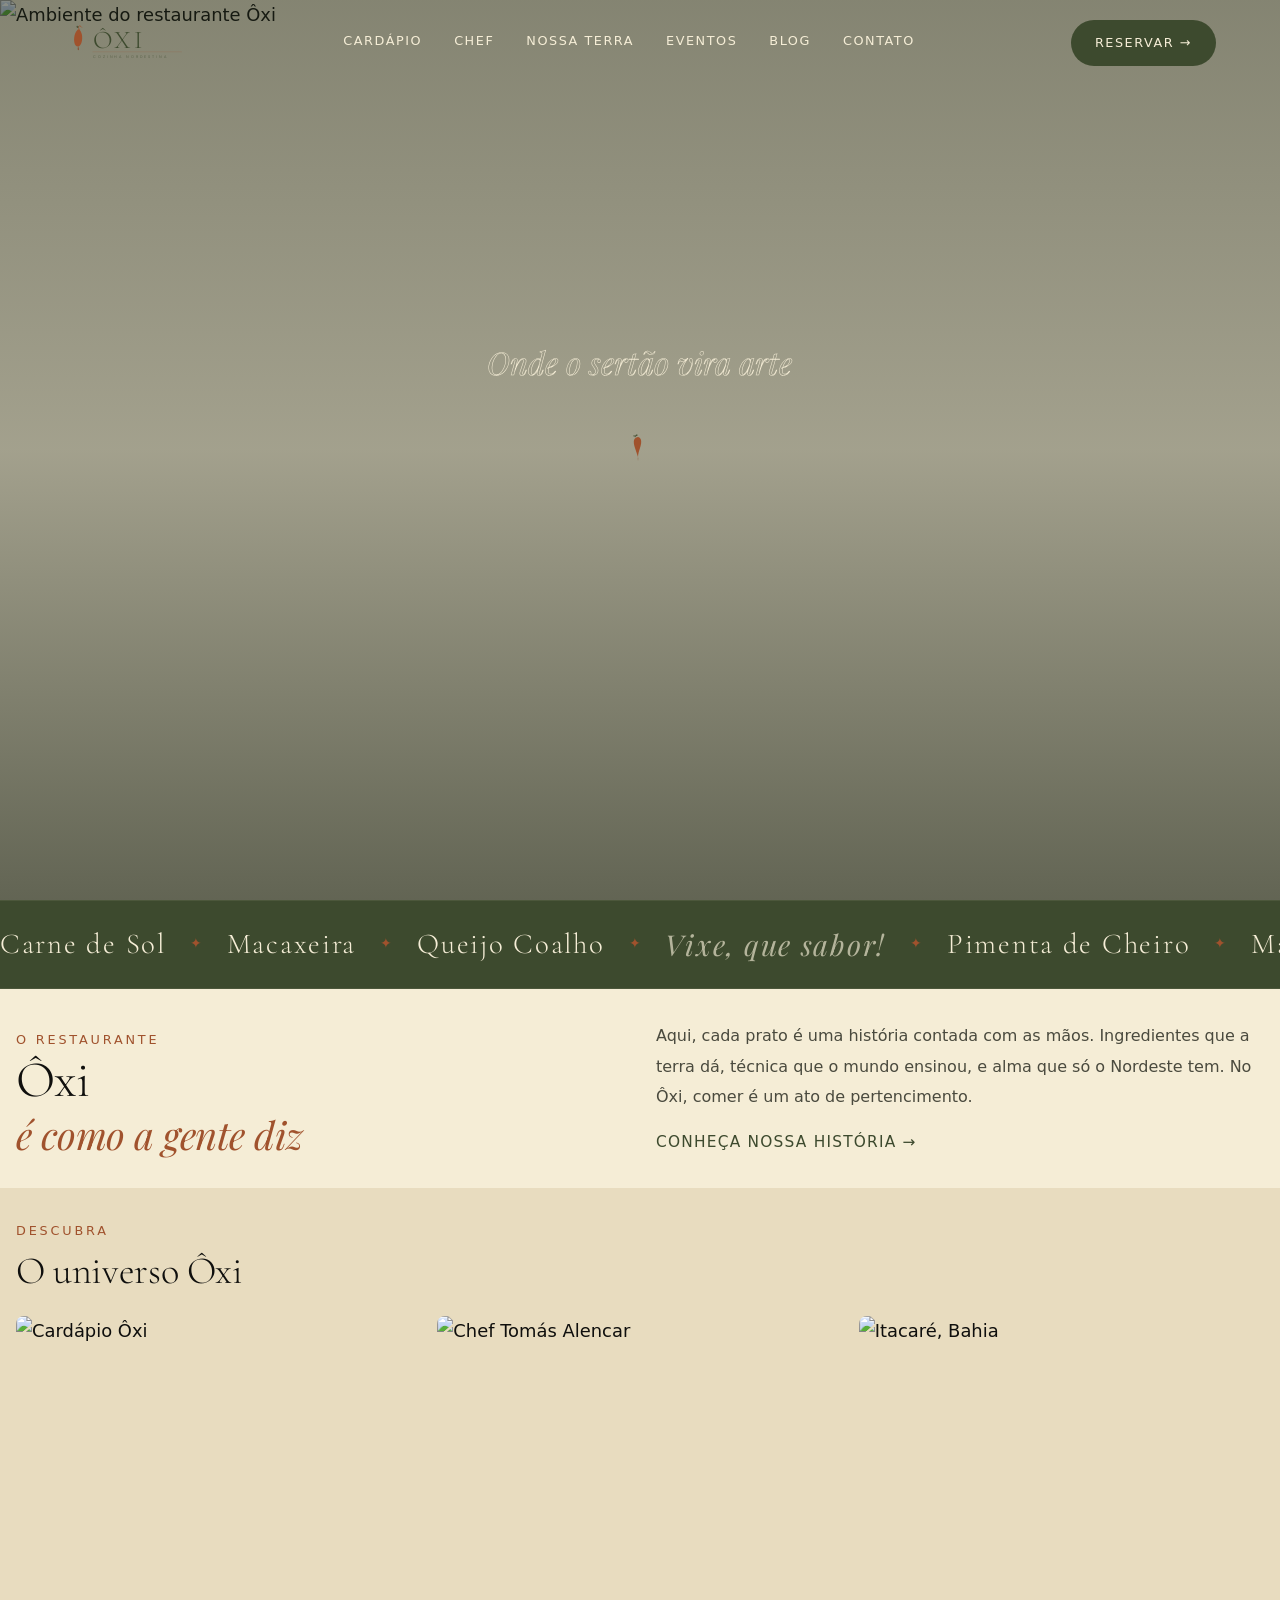
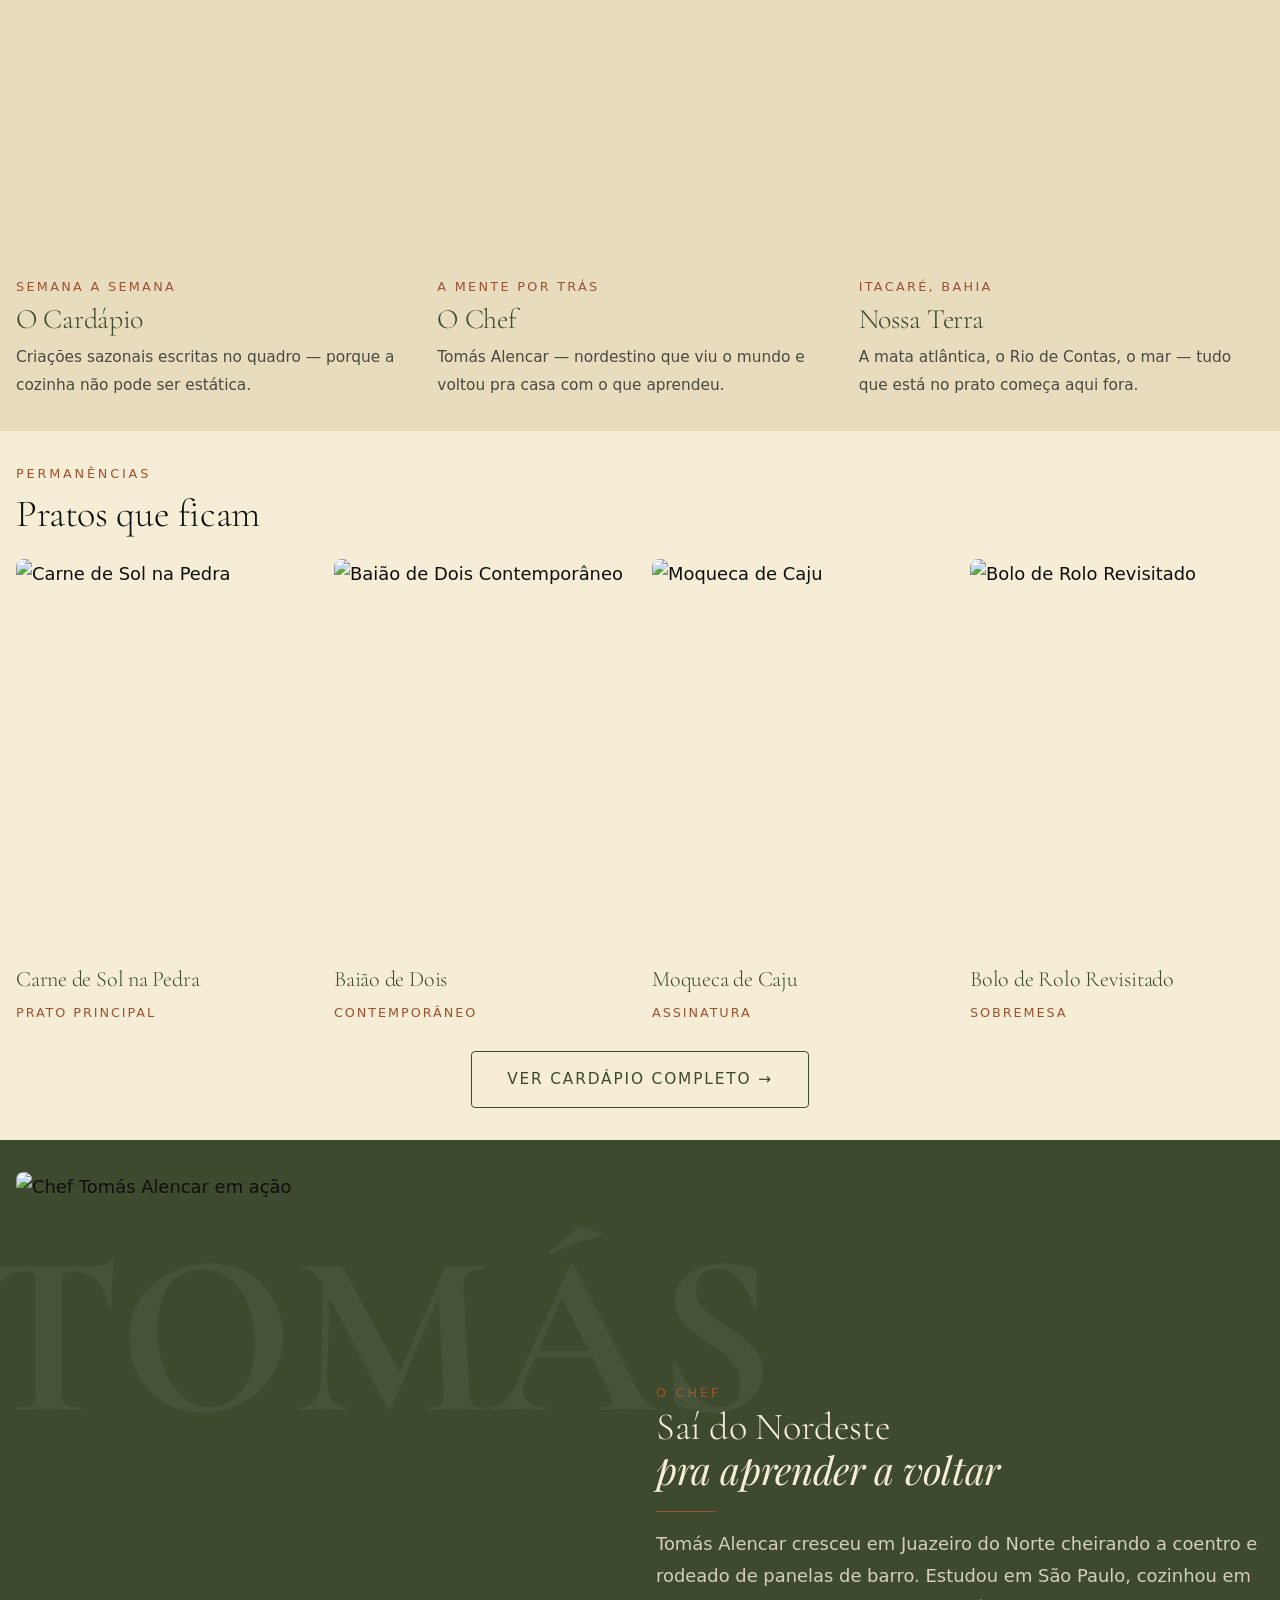
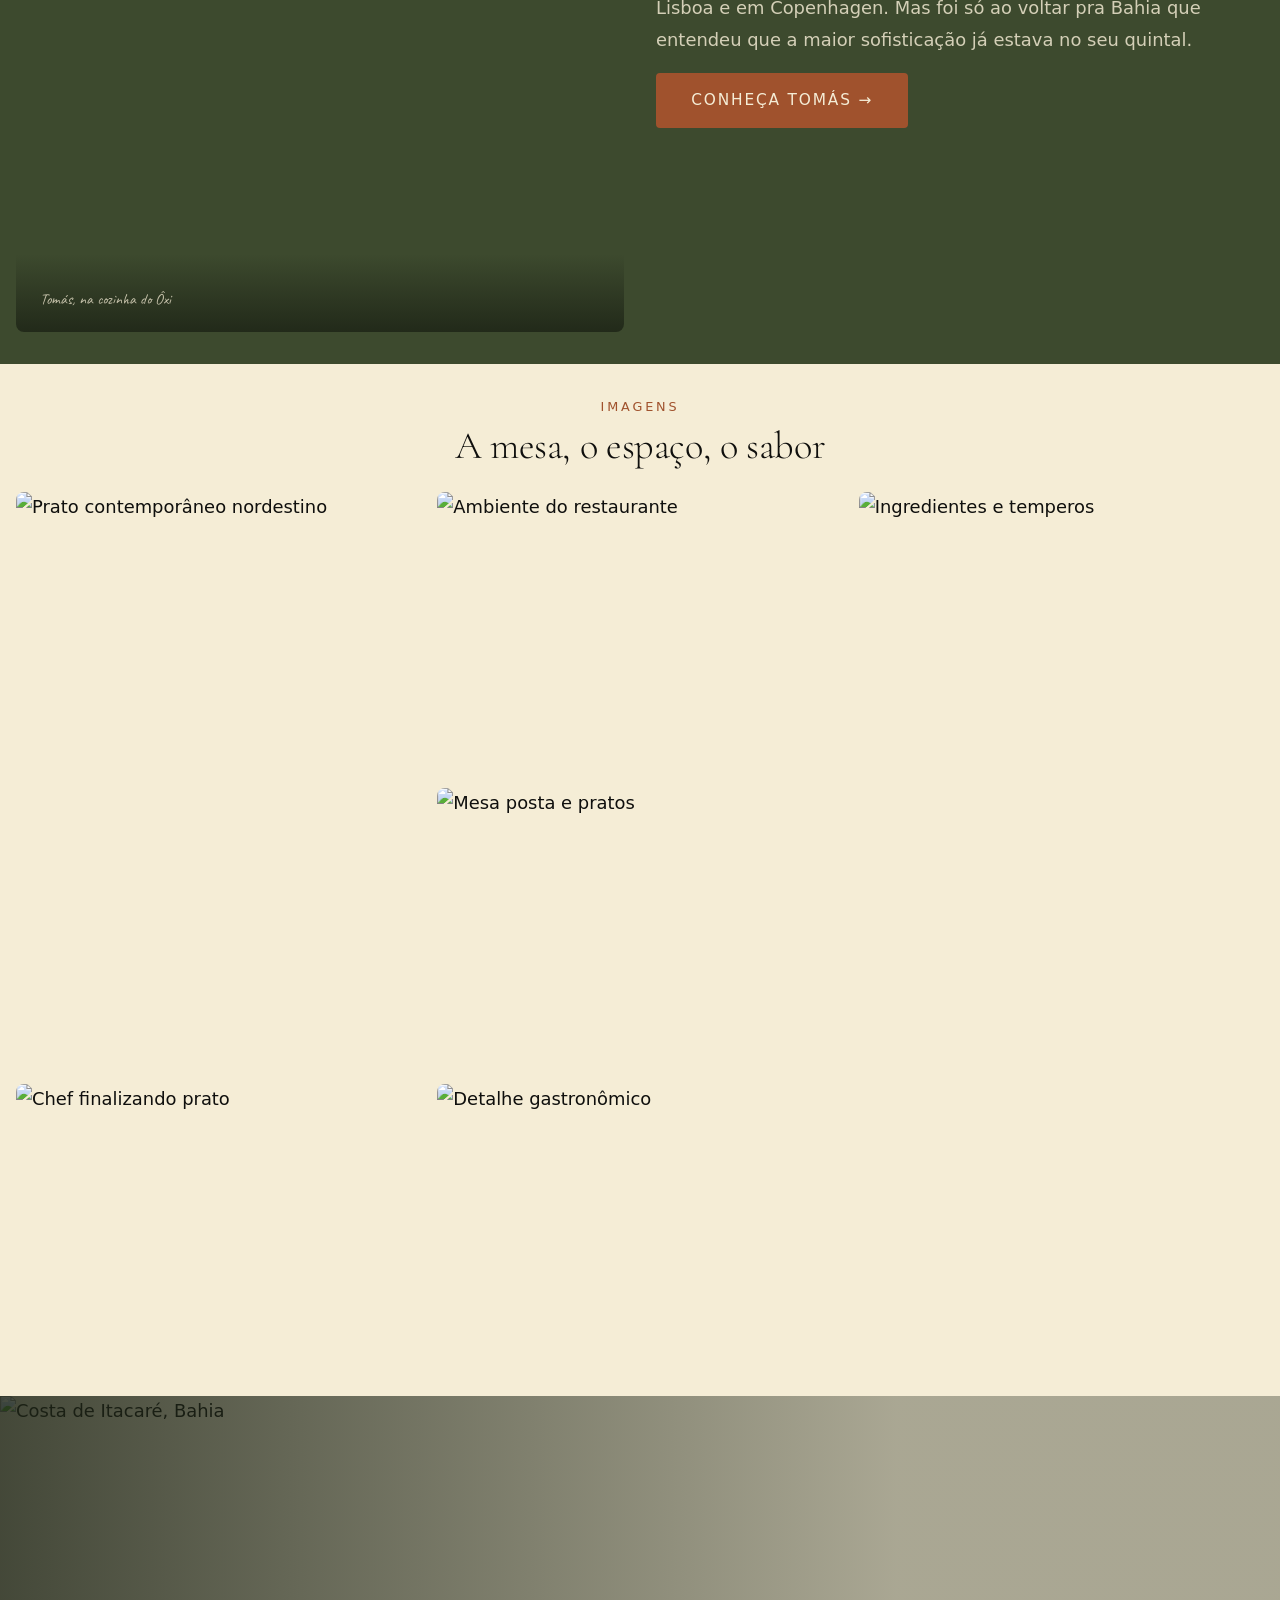
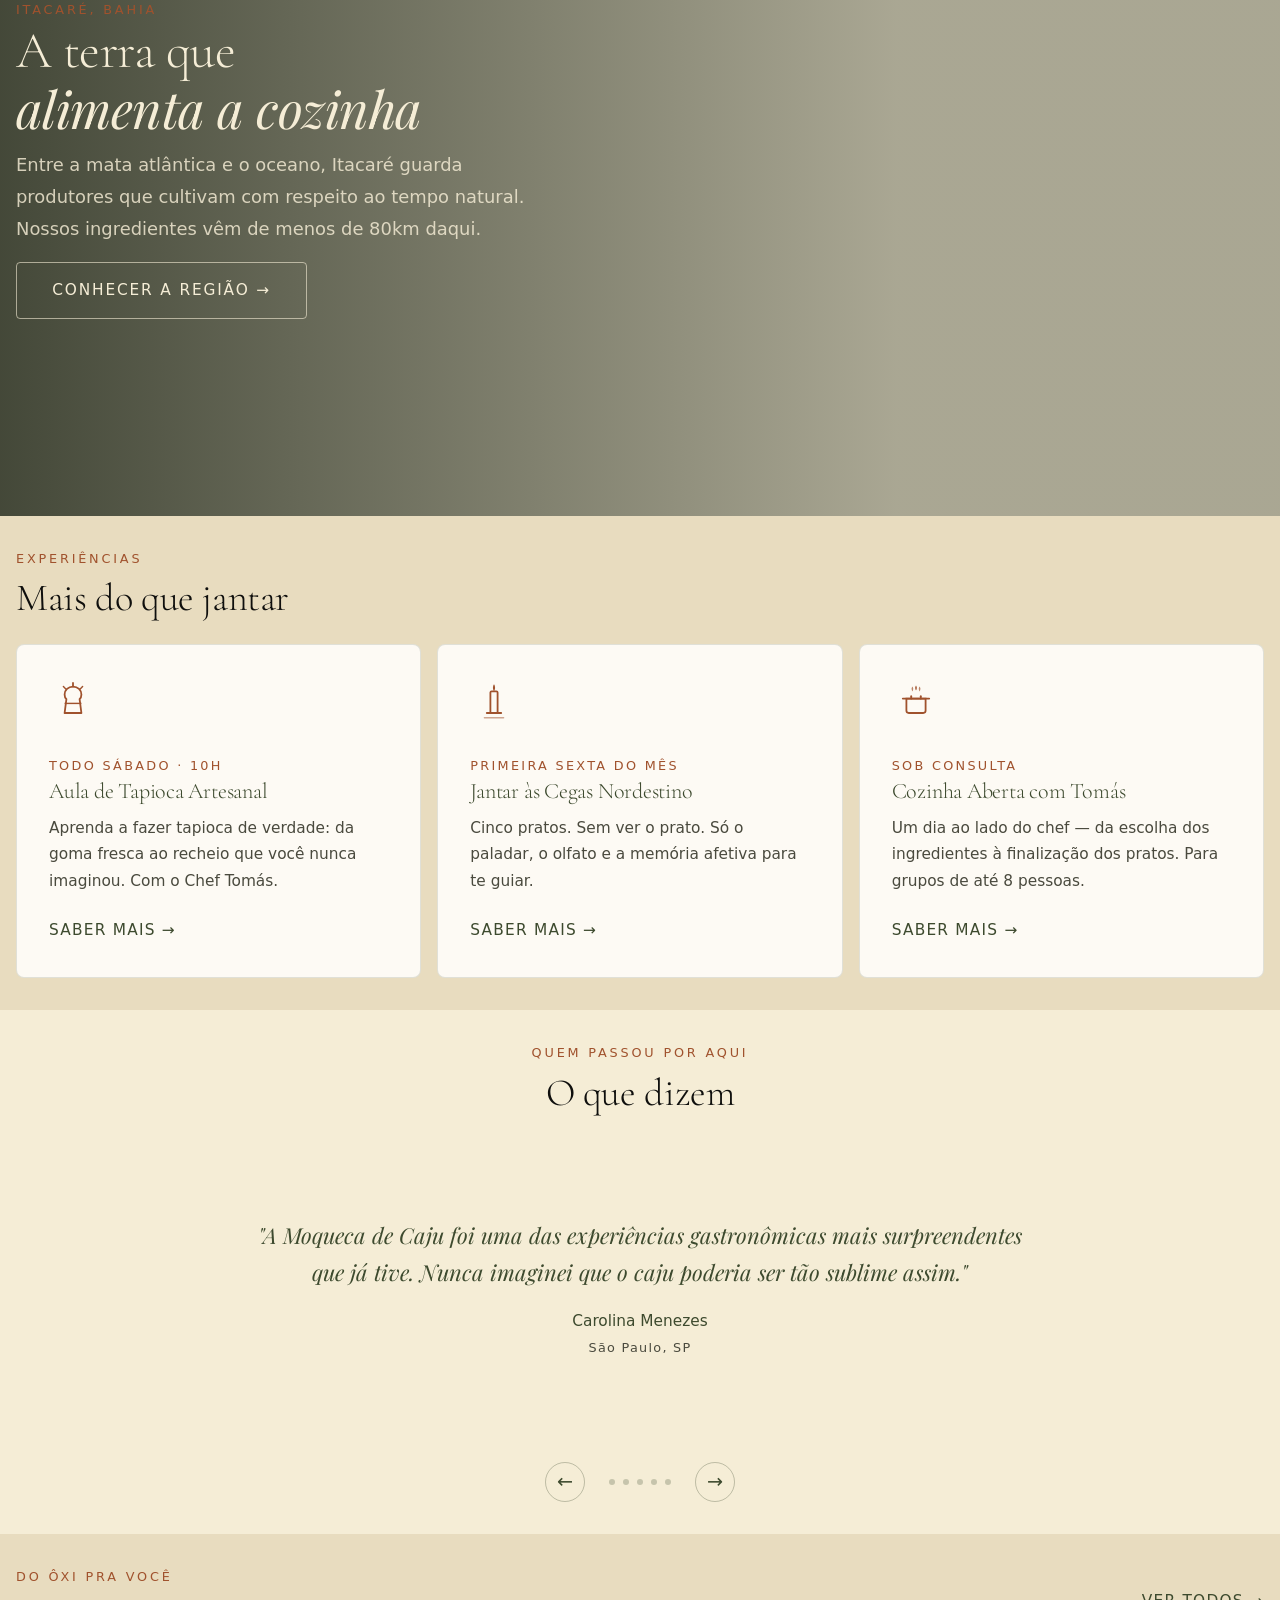
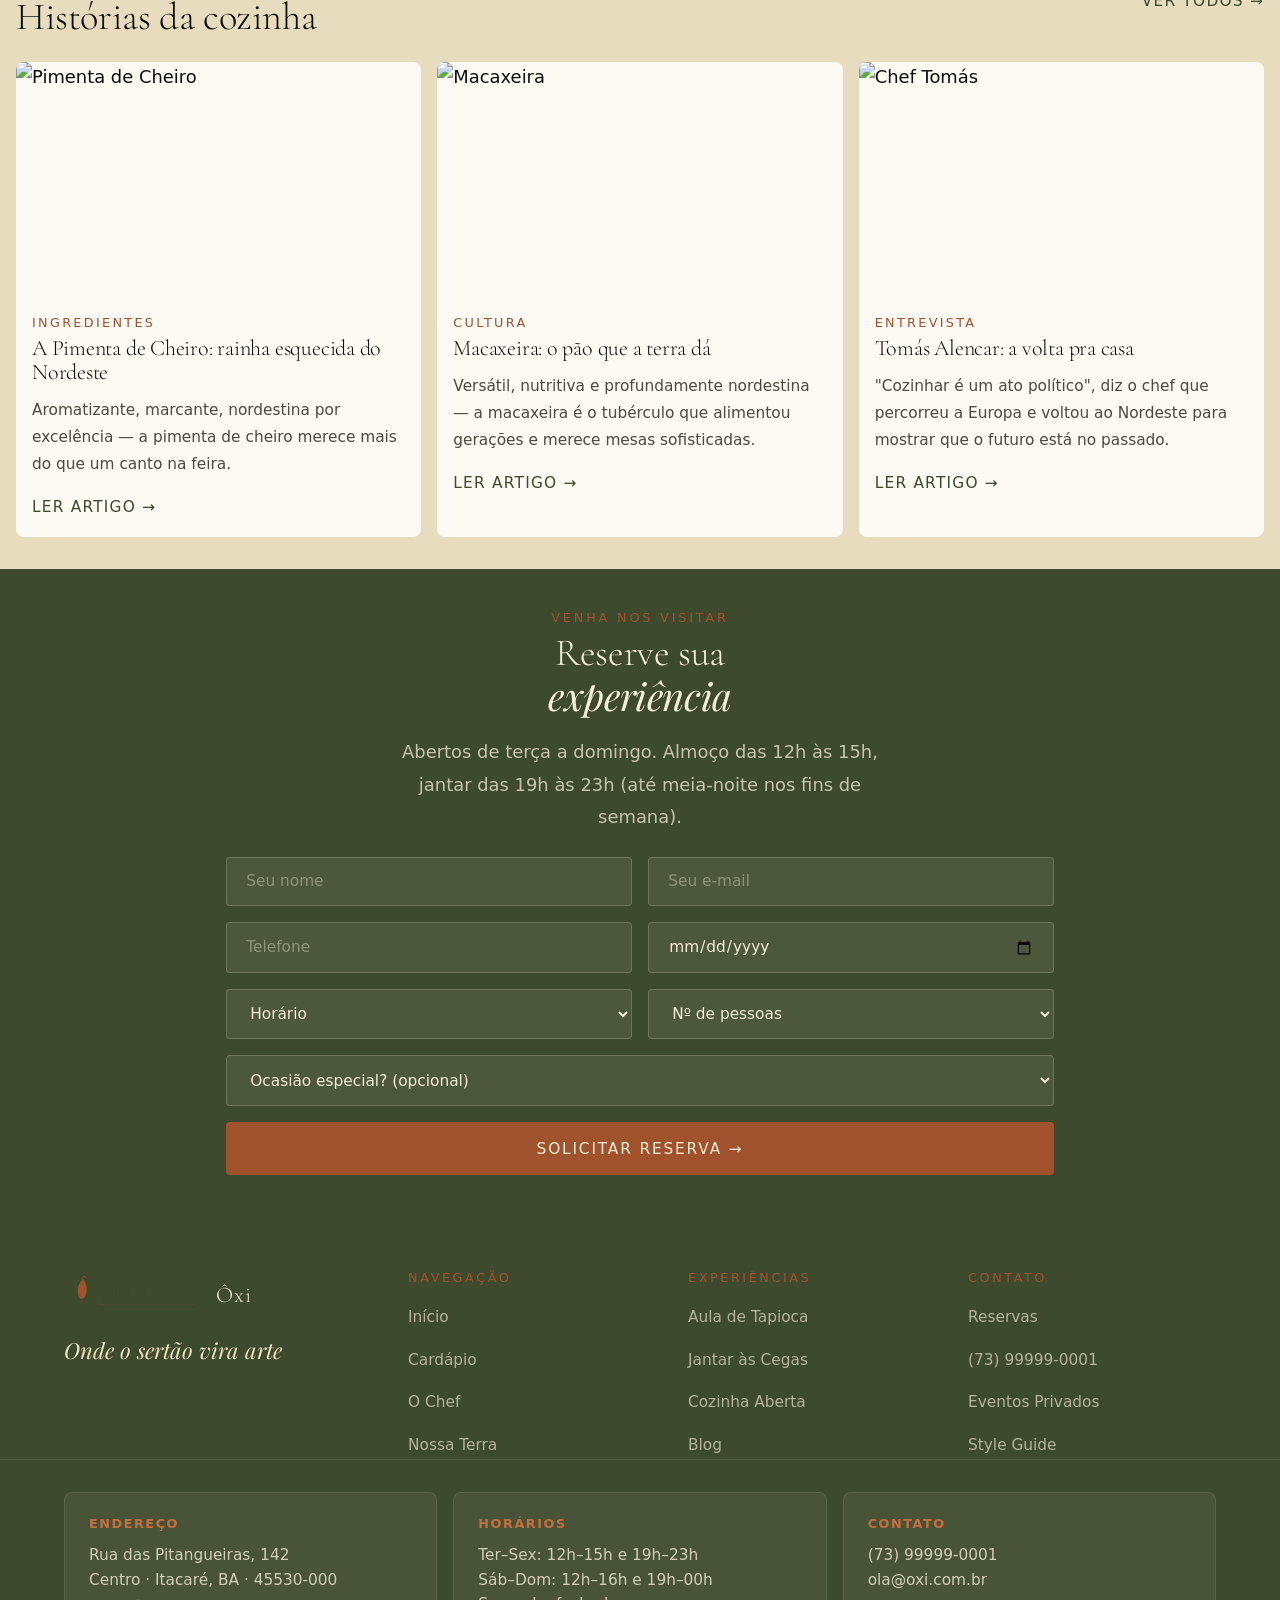
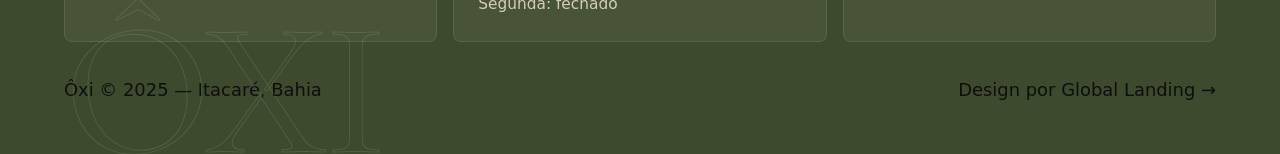
==== index.html @ 1cceaacd "Initial commit: Oxi Cozinha Nordestina site Made-with: Cursor" ====
<!DOCTYPE html>
<html lang="pt-BR">
<head>
  <meta charset="UTF-8" />
  <meta name="viewport" content="width=device-width, initial-scale=1.0" />
  <title>Ôxi — Cozinha Nordestina | Itacaré, Bahia</title>
  <meta name="description" content="Ôxi Cozinha Nordestina — Ingredientes da nossa terra, técnica do mundo. Restaurante contemporâneo em Itacaré, Bahia." />
  <meta name="theme-color" content="#3D4A2E" />
  <link rel="icon" type="image/svg+xml" href="assets/svg/favicon.svg" />
  <link rel="stylesheet" href="assets/css/reset.css" />
  <link rel="stylesheet" href="assets/css/variables.css" />
  <link rel="stylesheet" href="assets/css/typography.css" />
  <link rel="stylesheet" href="assets/css/style.css" />
  <link rel="stylesheet" href="assets/css/navbar.css" />
  <link rel="stylesheet" href="assets/css/footer.css" />
  <link rel="stylesheet" href="assets/css/preloader.css" />
  <link rel="stylesheet" href="assets/css/transitions.css" />
  <link rel="stylesheet" href="assets/css/home.css" />
</head>
<body>

<!-- PRELOADER -->
<div id="preloader" class="preloader">
  <div class="preloader__logo">
    <svg xmlns="http://www.w3.org/2000/svg" viewBox="0 0 320 120" fill="none">
      <g transform="translate(18,12)">
        <path d="M38 8 C36 4,32 2,30 6 C29 8,30 12,32 14" stroke="#F5EDD6" stroke-width="2.2" stroke-linecap="round" fill="none" opacity="0.7"/>
        <path d="M30 6 C26 2,22 5,25 9 C27 11,30 10,30 6Z" fill="#F5EDD6" opacity="0.6"/>
        <path d="M32 14 C34 16,38 20,40 28 C42 36,41 46,38 54 C36 60,32 64,28 65 C24 66,20 63,18 58 C15 51,15 42,17 34 C19 26,24 18,28 15 C30 13,31 13,32 14Z" fill="#A0522D"/>
        <path d="M26 18 C24 22,22 30,22 38 C22 44,23 50,25 55" stroke="rgba(255,255,255,0.18)" stroke-width="1.5" stroke-linecap="round" fill="none"/>
        <path d="M28 65 C27 68,26 72,27 75 C27.5 77,29 77,29.5 75 C30 72,29 68,28 65Z" fill="#8B3A1A"/>
      </g>
      <text x="78" y="78" font-family="'Cormorant Garamond',Georgia,serif" font-size="72" font-weight="300" letter-spacing="8" fill="#F5EDD6">ÔXI</text>
      <line x1="78" y1="88" x2="308" y2="88" stroke="#A0522D" stroke-width="0.8" opacity="0.7"/>
      <text x="78" y="104" font-family="'DM Sans','Helvetica Neue',sans-serif" font-size="10" font-weight="300" letter-spacing="5" fill="#F5EDD6" opacity="0.65">COZINHA NORDESTINA</text>
    </svg>
  </div>
  <p class="preloader__tagline">Itacaré, Bahia</p>
  <div class="preloader__progress">
    <div class="preloader__progress-bar"></div>
  </div>
</div>

<!-- CURSOR -->
<div id="custom-cursor">
  <svg viewBox="0 0 28 28" fill="none">
    <path d="M14 3 C15 3,16.5 4,17 6 C17.5 8,17 11,16 14 C15 17,14 20,14 23 C13 20,12 17,11 14 C10 11,9.5 8,10 6 C10.5 4,13 3,14 3Z" fill="#A0522D"/>
    <path d="M14 1 C13 0,11.5 0.5,11 2 C10.5 1,9.5 1,9 2.5 C10 2,11 2.5,11 3.5 C11.5 2.5,12.5 2,14 1Z" fill="#3D4A2E" opacity="0.9"/>
    <path d="M14 23 C13.8 24.5,13.9 26,14 27 C14.1 26,14.2 24.5,14 23Z" fill="#8B3A1A"/>
  </svg>
</div>

<!-- TRANSIÇÃO DE PÁGINA -->
<div id="page-transition"></div>

<!-- NAVBAR -->
<header class="navbar navbar--hero" role="banner">
  <div class="navbar__inner">
    <a href="index.html" class="navbar__logo" aria-label="Ôxi — Página Inicial">
      <svg xmlns="http://www.w3.org/2000/svg" viewBox="0 0 280 100" fill="none">
        <g transform="translate(10,8)">
          <path d="M30 6 C28 3,25 2,23 4.5 C22 6,23 9,24.5 10.5" stroke="#A0522D" stroke-width="1.8" stroke-linecap="round" fill="none"/>
          <path d="M23 4.5 C20 1.5,17 3.5,19 7 C20.5 9,23 8,23 4.5Z" fill="#3D4A2E" opacity="0.8"/>
          <path d="M24.5 10.5 C26 12,29 15.5,30.5 22 C32 28.5,31.5 36,29.5 42 C28 46.5,25 49.5,22 50 C19 50.5,16 48.5,14.5 44.5 C12.5 39,12.5 31.5,14 25 C15.5 18.5,19 13.5,21.5 11.5 C22.5 10.5,23.5 10.5,24.5 10.5Z" fill="#A0522D"/>
          <path d="M22 50 C21.5 52.5,21 55.5,21.5 57.5 C21.8 59,23 59,23.3 57.5 C23.8 55.5,23 52.5,22 50Z" fill="#8B3A1A"/>
        </g>
        <text x="65" y="62" font-family="'Cormorant Garamond',Georgia,serif" font-size="58" font-weight="300" letter-spacing="6" fill="#3D4A2E">ÔXI</text>
        <line x1="65" y1="70" x2="268" y2="70" stroke="#A0522D" stroke-width="0.7" opacity="0.5"/>
        <text x="65" y="83" font-family="'DM Sans','Helvetica Neue',sans-serif" font-size="8.5" font-weight="300" letter-spacing="4.5" fill="#3D4A2E" opacity="0.7">COZINHA NORDESTINA</text>
      </svg>
    </a>
    <nav class="navbar__nav" aria-label="Menu principal">
      <a href="cardapio.html" class="navbar__link">Cardápio</a>
      <a href="chef.html" class="navbar__link">Chef</a>
      <a href="nossa-terra.html" class="navbar__link">Nossa Terra</a>
      <a href="eventos.html" class="navbar__link">Eventos</a>
      <a href="blog/post-1.html" class="navbar__link">Blog</a>
      <a href="contato.html" class="navbar__link">Contato</a>
    </nav>
    <a href="contato.html" class="navbar__cta">Reservar →</a>
    <button class="navbar__hamburger" aria-label="Abrir menu" aria-expanded="false">
      <span></span><span></span><span></span>
    </button>
  </div>
</header>

<div class="navbar__fullmenu" role="dialog" aria-label="Menu de navegação">
  <div class="fullmenu__bg-text">NORDESTE</div>
  <nav class="fullmenu__nav">
    <a href="index.html"       class="fullmenu__link">Início</a>
    <a href="cardapio.html"    class="fullmenu__link">Cardápio</a>
    <a href="chef.html"        class="fullmenu__link">Chef</a>
    <a href="nossa-terra.html" class="fullmenu__link">Nossa Terra</a>
    <a href="eventos.html"     class="fullmenu__link">Eventos</a>
    <a href="blog/post-1.html" class="fullmenu__link">Blog</a>
    <a href="contato.html"     class="fullmenu__link">Contato</a>
  </nav>
  <div class="fullmenu__footer">
    <p>@oxirestaurante</p>
    <p>Itacaré, Bahia — Brasil</p>
  </div>
</div>

<main id="main-content">

<!-- ═══════════ HERO ═══════════ -->
<section class="hero" aria-label="Apresentação Ôxi">
  <div class="hero__bg gsap-parallax">
    <img src="https://images.unsplash.com/photo-1555396273-367ea4eb4db5?w=1920&q=80&auto=format&fit=crop" alt="Ambiente do restaurante Ôxi" class="hero__bg-img" loading="eager"/>
  </div>
  <div class="hero__overlay"></div>
  <div class="hero__content">
    <div class="hero__phrase">
      <svg class="hero__phrase-svg" viewBox="0 0 480 52" fill="none" aria-hidden="true">
        <text x="50%" y="40" text-anchor="middle" font-family="'Playfair Display',Georgia,serif" font-style="italic" font-size="30" fill="none" stroke="#F5EDD6" stroke-width="0.5" stroke-dasharray="1000" stroke-dashoffset="1000" class="hero__phrase-text">Onde o sertão vira arte</text>
      </svg>
    </div>
    <h1 class="hero__title" aria-label="Ôxi">
      <span class="letter">Ô</span><span class="letter">x</span><span class="letter">i</span>
    </h1>
    <p class="hero__subtitle">COZINHA NORDESTINA</p>
    <div class="hero__btns">
      <a href="cardapio.html" class="btn btn--secondary">Ver Cardápio →</a>
      <a href="contato.html" class="btn btn--outline">Fazer Reserva →</a>
    </div>
  </div>
  <div class="hero__scroll" aria-hidden="true">
    <svg width="20" height="34" viewBox="0 0 20 34" fill="none">
      <rect x="1" y="1" width="18" height="28" rx="9" stroke="rgba(245,237,214,0.5)" stroke-width="1.2"/>
      <rect x="9" y="6" width="2" height="6" rx="1" fill="rgba(245,237,214,0.7)" class="scroll-dot"/>
    </svg>
    <span>Scroll</span>
  </div>
</section>
<!-- ═══════════ MARQUEE ═══════════ -->
<section class="marquee-section bg-verde" aria-hidden="true">
  <div class="marquee">
    <div class="marquee__inner">
      <span>Carne de Sol</span><span class="marquee__dot">✦</span>
      <span>Macaxeira</span><span class="marquee__dot">✦</span>
      <span>Queijo Coalho</span><span class="marquee__dot">✦</span>
      <span class="marquee__giro">Vixe, que sabor!</span><span class="marquee__dot">✦</span>
      <span>Pimenta de Cheiro</span><span class="marquee__dot">✦</span>
      <span>Maxixe</span><span class="marquee__dot">✦</span>
      <span>Feijão Verde</span><span class="marquee__dot">✦</span>
      <span class="marquee__giro">Arretado demais</span><span class="marquee__dot">✦</span>
      <span>Baião de Dois</span><span class="marquee__dot">✦</span>
      <span>Tapioca</span><span class="marquee__dot">✦</span>
      <span>Caju</span><span class="marquee__dot">✦</span>
      <span>Rapadura</span><span class="marquee__dot">✦</span>
    </div>
  </div>
</section>

<!-- ═══════════ MANIFESTO ═══════════ -->
<section class="manifesto section-padding" aria-labelledby="manifesto-title">
  <div class="container">
    <div class="manifesto__grid">
      <div class="manifesto__left gsap-fade-up">
        <span class="overline">O Restaurante</span>
        <h2 class="manifesto__title" id="manifesto-title">
          Ôxi
          <em class="script-accent manifesto__script">é como a gente diz</em>
        </h2>
      </div>
      <div class="manifesto__right gsap-fade-up">
        <p class="manifesto__text">Aqui, cada prato é uma história contada com as mãos. Ingredientes que a terra dá, técnica que o mundo ensinou, e alma que só o Nordeste tem. No Ôxi, comer é um ato de pertencimento.</p>
        <a href="chef.html" class="btn btn--text manifesto__cta">Conheça nossa história →</a>
      </div>
    </div>
  </div>
</section>

<!-- ═══════════ DESTAQUES ═══════════ -->
<section class="destaques section-padding bg-areia-esc" aria-labelledby="destaques-title">
  <div class="container">
    <div class="section-header gsap-fade-up">
      <span class="overline">Descubra</span>
      <h2 id="destaques-title">O universo Ôxi</h2>
    </div>
    <div class="destaques__grid gsap-stagger">
      <a href="cardapio.html" class="destaque-card gsap-stagger-item">
        <div class="destaque-card__img image-overlay-wrap">
          <img src="https://images.unsplash.com/photo-1504674900247-0877df9cc836?w=800&q=80&auto=format&fit=crop" alt="Cardápio Ôxi"/>
          <div class="overlay"><span class="overlay__text">Ver Cardápio →</span></div>
        </div>
        <div class="destaque-card__body">
          <span class="card__tag">Semana a semana</span>
          <h3>O Cardápio</h3>
          <p>Criações sazonais escritas no quadro — porque a cozinha não pode ser estática.</p>
        </div>
      </a>
      <a href="chef.html" class="destaque-card gsap-stagger-item">
        <div class="destaque-card__img image-overlay-wrap">
          <img src="https://images.unsplash.com/photo-1577219491135-ce391730fb2c?w=800&q=80&auto=format&fit=crop" alt="Chef Tomás Alencar"/>
          <div class="overlay"><span class="overlay__text">Conhecer o Chef →</span></div>
        </div>
        <div class="destaque-card__body">
          <span class="card__tag">A mente por trás</span>
          <h3>O Chef</h3>
          <p>Tomás Alencar — nordestino que viu o mundo e voltou pra casa com o que aprendeu.</p>
        </div>
      </a>
      <a href="nossa-terra.html" class="destaque-card gsap-stagger-item">
        <div class="destaque-card__img image-overlay-wrap">
          <img src="https://images.unsplash.com/photo-1518391846015-55a9cc003b25?w=800&q=80&auto=format&fit=crop" alt="Itacaré, Bahia"/>
          <div class="overlay"><span class="overlay__text">Explorar a Terra →</span></div>
        </div>
        <div class="destaque-card__body">
          <span class="card__tag">Itacaré, Bahia</span>
          <h3>Nossa Terra</h3>
          <p>A mata atlântica, o Rio de Contas, o mar — tudo que está no prato começa aqui fora.</p>
        </div>
      </a>
    </div>
  </div>
</section>

<!-- ═══════════ PRATOS ASSINATURA ═══════════ -->
<section class="pratos section-padding" aria-labelledby="pratos-title">
  <div class="container">
    <div class="section-header gsap-fade-up">
      <span class="overline">Permanências</span>
      <h2 id="pratos-title">Pratos que ficam</h2>
    </div>
    <div class="pratos__grid gsap-stagger">
      <article class="prato-card gsap-stagger-item">
        <div class="prato-card__img image-overlay-wrap">
          <img src="https://images.unsplash.com/photo-1544025162-d76694265947?w=700&q=80&auto=format&fit=crop" alt="Carne de Sol na Pedra"/>
          <div class="overlay"><div class="prato-card__hover"><p>Carne maturada 48h, finalizada na pedra vulcânica. Purê de macaxeira com manteiga de garrafa.</p></div></div>
        </div>
        <div class="prato-card__body">
          <h4>Carne de Sol na Pedra</h4>
          <span class="prato-card__tag">Prato Principal</span>
        </div>
      </article>
      <article class="prato-card gsap-stagger-item">
        <div class="prato-card__img image-overlay-wrap">
          <img src="https://images.unsplash.com/photo-1555939594-58d7cb561ad1?w=700&q=80&auto=format&fit=crop" alt="Baião de Dois Contemporâneo"/>
          <div class="overlay"><div class="prato-card__hover"><p>Feijão verde, arroz arbóreo, queijo coalho artesanal e ovo caipira. Uma releitura que respeita a origem.</p></div></div>
        </div>
        <div class="prato-card__body">
          <h4>Baião de Dois</h4>
          <span class="prato-card__tag">Contemporâneo</span>
        </div>
      </article>
      <article class="prato-card gsap-stagger-item">
        <div class="prato-card__img image-overlay-wrap">
          <img src="https://images.unsplash.com/photo-1565557623262-b51c2513a641?w=700&q=80&auto=format&fit=crop" alt="Moqueca de Caju"/>
          <div class="overlay"><div class="prato-card__hover"><p>Caju verde ao leite de coco artesanal, azeite de dendê, pimenta-de-cheiro e arroz nordestino.</p></div></div>
        </div>
        <div class="prato-card__body">
          <h4>Moqueca de Caju</h4>
          <span class="prato-card__tag">Assinatura</span>
        </div>
      </article>
      <article class="prato-card gsap-stagger-item">
        <div class="prato-card__img image-overlay-wrap">
          <img src="https://images.unsplash.com/photo-1551782450-a2132b4ba21d?w=700&q=80&auto=format&fit=crop" alt="Bolo de Rolo Revisitado"/>
          <div class="overlay"><div class="prato-card__hover"><p>Bolo de rolo de goiabada caseira, creme de queijo coalho, calda de rapadura e flor de sal.</p></div></div>
        </div>
        <div class="prato-card__body">
          <h4>Bolo de Rolo Revisitado</h4>
          <span class="prato-card__tag">Sobremesa</span>
        </div>
      </article>
    </div>
    <div class="pratos__cta gsap-fade-up">
      <a href="cardapio.html" class="btn btn--outline-dark">Ver Cardápio Completo →</a>
    </div>
  </div>
</section>
<!-- ═══════════ CHEF PREVIEW ═══════════ -->
<section class="chef-preview section-padding bg-verde" aria-labelledby="chef-preview-title">
  <div class="bg-text bg-text--dark chef-preview__bg">TOMÁS</div>
  <div class="container">
    <div class="chef-preview__grid">
      <div class="chef-preview__img gsap-reveal-img">
        <img src="https://images.unsplash.com/photo-1600565193348-f74bd3960303?w=800&q=80&auto=format&fit=crop" alt="Chef Tomás Alencar em ação"/>
        <div class="chef-preview__img-caption"><span class="font-chalk">Tomás, na cozinha do Ôxi</span></div>
      </div>
      <div class="chef-preview__content gsap-fade-up">
        <span class="overline" style="color:var(--cor-ferrugem)">O Chef</span>
        <h2 id="chef-preview-title" style="color:var(--cor-areia)">Saí do Nordeste<br/><em class="script-accent">pra aprender a voltar</em></h2>
        <div class="divider"></div>
        <p style="color:rgba(245,237,214,0.82)">Tomás Alencar cresceu em Juazeiro do Norte cheirando a coentro e rodeado de panelas de barro. Estudou em São Paulo, cozinhou em Lisboa e em Copenhagen. Mas foi só ao voltar pra Bahia que entendeu que a maior sofisticação já estava no seu quintal.</p>
        <a href="chef.html" class="btn btn--secondary" style="margin-top:var(--space-md)">Conheça Tomás →</a>
      </div>
    </div>
  </div>
</section>

<!-- ═══════════ GALERIA ═══════════ -->
<section class="galeria section-padding" aria-label="Galeria Ôxi">
  <div class="container--wide">
    <div class="section-header gsap-fade-up" style="text-align:center">
      <span class="overline">Imagens</span>
      <h2>A mesa, o espaço, o sabor</h2>
    </div>
    <div class="galeria__grid gsap-stagger">
      <div class="galeria__item galeria__item--tall gsap-stagger-item image-overlay-wrap">
        <img src="https://images.unsplash.com/photo-1414235077428-338989a2e8c0?w=800&q=80&auto=format&fit=crop" alt="Prato contemporâneo nordestino" class="img-cover"/>
      </div>
      <div class="galeria__item gsap-stagger-item image-overlay-wrap">
        <img src="https://images.unsplash.com/photo-1504674900247-0877df9cc836?w=600&q=80&auto=format&fit=crop" alt="Ambiente do restaurante" class="img-cover"/>
      </div>
      <div class="galeria__item gsap-stagger-item image-overlay-wrap">
        <img src="https://images.unsplash.com/photo-1481931098730-318b6f776db0?w=600&q=80&auto=format&fit=crop" alt="Ingredientes e temperos" class="img-cover"/>
      </div>
      <div class="galeria__item galeria__item--wide gsap-stagger-item image-overlay-wrap">
        <img src="https://images.unsplash.com/photo-1555396273-367ea4eb4db5?w=1000&q=80&auto=format&fit=crop" alt="Mesa posta e pratos" class="img-cover"/>
      </div>
      <div class="galeria__item gsap-stagger-item image-overlay-wrap">
        <img src="https://images.unsplash.com/photo-1565557623262-b51c2513a641?w=600&q=80&auto=format&fit=crop" alt="Chef finalizando prato" class="img-cover"/>
      </div>
      <div class="galeria__item gsap-stagger-item image-overlay-wrap">
        <img src="https://images.unsplash.com/photo-1567521464027-f127ff144326?w=600&q=80&auto=format&fit=crop" alt="Detalhe gastronômico" class="img-cover"/>
      </div>
    </div>
  </div>
</section>

<!-- ═══════════ NOSSA TERRA PREVIEW ═══════════ -->
<section class="nossa-terra-preview" aria-labelledby="terra-title">
  <div class="nossa-terra-preview__bg gsap-parallax">
    <img src="https://images.unsplash.com/photo-1506905925346-21bda4d32df4?w=1920&q=80&auto=format&fit=crop" alt="Costa de Itacaré, Bahia" class="img-cover"/>
  </div>
  <div class="nossa-terra-preview__overlay"></div>
  <div class="nossa-terra-preview__content container">
    <span class="overline" style="color:var(--cor-ferrugem)">Itacaré, Bahia</span>
    <h2 id="terra-title" class="gsap-fade-up" style="color:var(--cor-areia)">A terra que<br/><em class="script-accent">alimenta a cozinha</em></h2>
    <p class="gsap-fade-up" style="color:rgba(245,237,214,0.82);max-width:520px">Entre a mata atlântica e o oceano, Itacaré guarda produtores que cultivam com respeito ao tempo natural. Nossos ingredientes vêm de menos de 80km daqui.</p>
    <a href="nossa-terra.html" class="btn btn--outline gsap-fade-up" style="margin-top:var(--space-md)">Conhecer a Região →</a>
  </div>
</section>

<!-- ═══════════ EVENTOS ═══════════ -->
<section class="eventos-preview section-padding bg-areia-esc" aria-labelledby="eventos-title">
  <div class="container">
    <div class="section-header gsap-fade-up">
      <span class="overline">Experiências</span>
      <h2 id="eventos-title">Mais do que jantar</h2>
    </div>
    <div class="eventos__grid gsap-stagger">
      <article class="evento-card gsap-stagger-item">
        <div class="evento-card__icon">
          <svg viewBox="0 0 40 40" fill="none" xmlns="http://www.w3.org/2000/svg">
            <path d="M20 8C16 8 13 11 13 14.5C13 16 13.5 17.5 14.5 18.5L13 30H27L25.5 18.5C26.5 17.5 27 16 27 14.5C27 11 24 8 20 8Z" stroke="#A0522D" stroke-width="1.5" stroke-linejoin="round" fill="none"/>
            <path d="M13 22H27" stroke="#A0522D" stroke-width="1.2"/>
            <path d="M20 8V5" stroke="#A0522D" stroke-width="1.5" stroke-linecap="round"/>
            <path d="M14 10L12 8" stroke="#A0522D" stroke-width="1.2" stroke-linecap="round"/>
            <path d="M26 10L28 8" stroke="#A0522D" stroke-width="1.2" stroke-linecap="round"/>
          </svg>
        </div>
        <div class="evento-card__body">
          <span class="card__tag">Todo sábado · 10h</span>
          <h3>Aula de Tapioca Artesanal</h3>
          <p>Aprenda a fazer tapioca de verdade: da goma fresca ao recheio que você nunca imaginou. Com o Chef Tomás.</p>
          <a href="eventos.html" class="btn btn--text">Saber mais →</a>
        </div>
      </article>
      <article class="evento-card gsap-stagger-item">
        <div class="evento-card__icon">
          <svg viewBox="0 0 40 40" fill="none" xmlns="http://www.w3.org/2000/svg">
            <path d="M20 12C20 12 22 9 20 6C18 9 20 12 20 12Z" fill="#A0522D"/>
            <rect x="17" y="12" width="6" height="18" rx="1" stroke="#A0522D" stroke-width="1.5" fill="none"/>
            <path d="M14 30H26" stroke="#A0522D" stroke-width="1.5" stroke-linecap="round"/>
            <path d="M12 34H28" stroke="#A0522D" stroke-width="1.2" stroke-linecap="round" opacity="0.5"/>
          </svg>
        </div>
        <div class="evento-card__body">
          <span class="card__tag">Primeira sexta do mês</span>
          <h3>Jantar às Cegas Nordestino</h3>
          <p>Cinco pratos. Sem ver o prato. Só o paladar, o olfato e a memória afetiva para te guiar.</p>
          <a href="eventos.html" class="btn btn--text">Saber mais →</a>
        </div>
      </article>
      <article class="evento-card gsap-stagger-item">
        <div class="evento-card__icon">
          <svg viewBox="0 0 40 40" fill="none" xmlns="http://www.w3.org/2000/svg">
            <path d="M12 18H28V28C28 29.1 27.1 30 26 30H14C12.9 30 12 29.1 12 28V18Z" stroke="#A0522D" stroke-width="1.5" fill="none"/>
            <path d="M9 18H31" stroke="#A0522D" stroke-width="1.5" stroke-linecap="round"/>
            <path d="M16 18V16" stroke="#A0522D" stroke-width="1.5" stroke-linecap="round"/>
            <path d="M24 18V16" stroke="#A0522D" stroke-width="1.5" stroke-linecap="round"/>
            <path d="M17 12C17 12 18.5 10 17 8C15.5 10 17 12 17 12Z" fill="#A0522D" opacity="0.7"/>
            <path d="M23 12C23 12 24.5 10 23 8C21.5 10 23 12 23 12Z" fill="#A0522D" opacity="0.7"/>
            <path d="M20 11C20 11 21.5 9 20 7C18.5 9 20 11 20 11Z" fill="#A0522D"/>
          </svg>
        </div>
        <div class="evento-card__body">
          <span class="card__tag">Sob consulta</span>
          <h3>Cozinha Aberta com Tomás</h3>
          <p>Um dia ao lado do chef — da escolha dos ingredientes à finalização dos pratos. Para grupos de até 8 pessoas.</p>
          <a href="eventos.html" class="btn btn--text">Saber mais →</a>
        </div>
      </article>
    </div>
  </div>
</section>
<!-- ═══════════ DEPOIMENTOS ═══════════ -->
<section class="depoimentos section-padding" aria-labelledby="depoimentos-title">
  <div class="container--narrow">
    <div class="section-header gsap-fade-up" style="text-align:center">
      <span class="overline">Quem passou por aqui</span>
      <h2 id="depoimentos-title">O que dizem</h2>
    </div>
    <div class="carousel gsap-fade-up" role="region" aria-label="Depoimentos">
      <div class="carousel__track">
        <div class="carousel__slide">
          <blockquote class="depoimento">
            <p class="depoimento__text">"A Moqueca de Caju foi uma das experiências gastronômicas mais surpreendentes que já tive. Nunca imaginei que o caju poderia ser tão sublime assim."</p>
            <footer class="depoimento__footer"><strong>Carolina Menezes</strong><span>São Paulo, SP</span></footer>
          </blockquote>
        </div>
        <div class="carousel__slide">
          <blockquote class="depoimento">
            <p class="depoimento__text">"O Tomás conseguiu fazer algo raro: uma cozinha nordestina que é sofisticada sem perder a alma. Comi o Baião de Dois com lágrimas nos olhos — de saudade de coisas que nunca vivi."</p>
            <footer class="depoimento__footer"><strong>Rafael Drummond</strong><span>Belo Horizonte, MG</span></footer>
          </blockquote>
        </div>
        <div class="carousel__slide">
          <blockquote class="depoimento">
            <p class="depoimento__text">"Vim a Itacaré pelo surf. Voltarei pelo Ôxi. A Carne de Sol na Pedra é de outro nível — e o ambiente tem uma elegância discreta que combina perfeitamente com a cidade."</p>
            <footer class="depoimento__footer"><strong>André Takahashi</strong><span>Rio de Janeiro, RJ</span></footer>
          </blockquote>
        </div>
        <div class="carousel__slide">
          <blockquote class="depoimento">
            <p class="depoimento__text">"Fizemos o Jantar às Cegas no aniversário da minha esposa. Foi mágico. Cada prato era uma surpresa e o Tomás veio conversar conosco ao final — hospitalidade genuína."</p>
            <footer class="depoimento__footer"><strong>Henrique Vasconcellos</strong><span>Recife, PE</span></footer>
          </blockquote>
        </div>
        <div class="carousel__slide">
          <blockquote class="depoimento">
            <p class="depoimento__text">"Fiz a aula de tapioca com o Chef e aprendi mais sobre a culinária nordestina em duas horas do que em toda a minha vida. Voltei pra casa com receitas e com a alma mais cheia."</p>
            <footer class="depoimento__footer"><strong>Mariana Fonseca</strong><span>Curitiba, PR</span></footer>
          </blockquote>
        </div>
      </div>
      <div class="carousel__controls">
        <button class="carousel__prev" aria-label="Anterior">←</button>
        <div class="carousel__dots">
          <button class="carousel__dot" aria-label="Depoimento 1"></button>
          <button class="carousel__dot" aria-label="Depoimento 2"></button>
          <button class="carousel__dot" aria-label="Depoimento 3"></button>
          <button class="carousel__dot" aria-label="Depoimento 4"></button>
          <button class="carousel__dot" aria-label="Depoimento 5"></button>
        </div>
        <button class="carousel__next" aria-label="Próximo">→</button>
      </div>
    </div>
  </div>
</section>

<!-- ═══════════ BLOG PREVIEW ═══════════ -->
<section class="blog-preview section-padding bg-areia-esc" aria-labelledby="blog-title">
  <div class="container">
    <div class="section-header flex-between gsap-fade-up">
      <div><span class="overline">Do Ôxi pra você</span><h2 id="blog-title">Histórias da cozinha</h2></div>
      <a href="blog/post-1.html" class="btn btn--text">Ver todos →</a>
    </div>
    <div class="blog__grid gsap-stagger">
      <article class="card gsap-stagger-item">
        <div class="image-overlay-wrap" style="aspect-ratio:16/9;overflow:hidden">
          <img src="https://images.unsplash.com/photo-1563805042-7684c019e1cb?w=700&q=80&auto=format&fit=crop" alt="Pimenta de Cheiro" class="card__image" style="width:100%;height:100%;object-fit:cover"/>
        </div>
        <div class="card__body">
          <span class="card__tag">Ingredientes</span>
          <h3 class="card__title">A Pimenta de Cheiro: rainha esquecida do Nordeste</h3>
          <p class="card__text">Aromatizante, marcante, nordestina por excelência — a pimenta de cheiro merece mais do que um canto na feira.</p>
          <a href="blog/post-1.html" class="btn btn--text" style="margin-top:1rem">Ler artigo →</a>
        </div>
      </article>
      <article class="card gsap-stagger-item">
        <div class="image-overlay-wrap" style="aspect-ratio:16/9;overflow:hidden">
          <img src="https://images.unsplash.com/photo-1518977676601-b53f82aba655?w=700&q=80&auto=format&fit=crop" alt="Macaxeira" class="card__image" style="width:100%;height:100%;object-fit:cover"/>
        </div>
        <div class="card__body">
          <span class="card__tag">Cultura</span>
          <h3 class="card__title">Macaxeira: o pão que a terra dá</h3>
          <p class="card__text">Versátil, nutritiva e profundamente nordestina — a macaxeira é o tubérculo que alimentou gerações e merece mesas sofisticadas.</p>
          <a href="blog/post-2.html" class="btn btn--text" style="margin-top:1rem">Ler artigo →</a>
        </div>
      </article>
      <article class="card gsap-stagger-item">
        <div class="image-overlay-wrap" style="aspect-ratio:16/9;overflow:hidden">
          <img src="https://images.unsplash.com/photo-1601050690597-df0568f70950?w=700&q=80&auto=format&fit=crop" alt="Chef Tomás" class="card__image" style="width:100%;height:100%;object-fit:cover"/>
        </div>
        <div class="card__body">
          <span class="card__tag">Entrevista</span>
          <h3 class="card__title">Tomás Alencar: a volta pra casa</h3>
          <p class="card__text">"Cozinhar é um ato político", diz o chef que percorreu a Europa e voltou ao Nordeste para mostrar que o futuro está no passado.</p>
          <a href="blog/post-3.html" class="btn btn--text" style="margin-top:1rem">Ler artigo →</a>
        </div>
      </article>
    </div>
  </div>
</section>

<!-- ═══════════ RESERVA CTA ═══════════ -->
<section class="reserva-cta section-padding bg-verde" aria-labelledby="reserva-title">
  <div class="container--narrow" style="text-align:center">
    <span class="overline" style="color:var(--cor-ferrugem)">Venha nos visitar</span>
    <h2 id="reserva-title" class="gsap-fade-up" style="color:var(--cor-areia);margin-bottom:var(--space-md)">Reserve sua<br/><em class="script-accent">experiência</em></h2>
    <p class="gsap-fade-up" style="color:rgba(245,237,214,0.75);margin-bottom:var(--space-lg);max-width:480px;margin-left:auto;margin-right:auto">Abertos de terça a domingo. Almoço das 12h às 15h, jantar das 19h às 23h (até meia-noite nos fins de semana).</p>
    <form class="form-reserva form-oxi gsap-fade-up" novalidate>
      <div class="form__body">
        <div class="form-reserva__grid">
          <input type="text"  name="nome"     placeholder="Seu nome"   required class="form-input"/>
          <input type="email" name="email"    placeholder="Seu e-mail" required class="form-input"/>
          <input type="tel"   name="telefone" placeholder="Telefone"            class="form-input"/>
          <input type="date"  name="data"                               required class="form-input"/>
          <select name="hora" required class="form-input">
            <option value="">Horário</option>
            <option>12:00</option><option>12:30</option><option>13:00</option><option>13:30</option><option>14:00</option>
            <option>19:00</option><option>19:30</option><option>20:00</option><option>20:30</option><option>21:00</option><option>21:30</option><option>22:00</option>
          </select>
          <select name="pessoas" required class="form-input">
            <option value="">Nº de pessoas</option>
            <option>1</option><option>2</option><option>3</option><option>4</option><option>5</option><option>6</option><option>7 ou mais</option>
          </select>
        </div>
        <select name="ocasiao" class="form-input form-input--full">
          <option value="">Ocasião especial? (opcional)</option>
          <option>Aniversário</option><option>Jantar Romântico</option><option>Reunião de Negócios</option><option>Degustação</option><option>Outro</option>
        </select>
        <button type="submit" class="btn btn--secondary form-reserva__submit">Solicitar Reserva →</button>
      </div>
      <div class="form__success">
        <svg class="success-logo" viewBox="0 0 60 60" fill="none">
          <circle cx="30" cy="30" r="28" stroke="#A0522D" stroke-width="1.5" opacity="0.5"/>
          <path d="M18 30 L26 38 L42 22" stroke="#A0522D" stroke-width="2" stroke-linecap="round" stroke-linejoin="round"/>
        </svg>
        <h3>Vixe, que ótimo!</h3>
        <p>Entraremos em contato em breve para confirmar sua reserva.<br/><br/>
        <strong style="color:var(--cor-ferrugem)">Curtiu o design do site?</strong><br/>
        <a href="https://globallanding.com.br" target="_blank" style="color:var(--cor-ferrugem)">Entre em contato com a Global Landing →</a></p>
      </div>
    </form>
  </div>
</section>

</main>

<!-- ═══════════ FOOTER ═══════════ -->
<footer class="footer" role="contentinfo">
  <div class="footer__top">
    <div class="footer__brand">
      <a href="index.html" class="footer__logo" aria-label="Ôxi Inicio">
        <svg xmlns="http://www.w3.org/2000/svg" viewBox="0 0 280 100" fill="none" style="width:140px">
          <g transform="translate(10,8)">
            <path d="M30 6 C28 3,25 2,23 4.5 C22 6,23 9,24.5 10.5" stroke="#A0522D" stroke-width="1.8" stroke-linecap="round" fill="none"/>
            <path d="M23 4.5 C20 1.5,17 3.5,19 7 C20.5 9,23 8,23 4.5Z" fill="#3D4A2E" opacity="0.8"/>
            <path d="M24.5 10.5 C26 12,29 15.5,30.5 22 C32 28.5,31.5 36,29.5 42 C28 46.5,25 49.5,22 50 C19 50.5,16 48.5,14.5 44.5 C12.5 39,12.5 31.5,14 25 C15.5 18.5,19 13.5,21.5 11.5 C22.5 10.5,23.5 10.5,24.5 10.5Z" fill="#A0522D"/>
            <path d="M22 50 C21.5 52.5,21 55.5,21.5 57.5 C21.8 59,23 59,23.3 57.5 C23.8 55.5,23 52.5,22 50Z" fill="#8B3A1A"/>
          </g>
          <text x="65" y="62" font-family="'Cormorant Garamond',Georgia,serif" font-size="58" font-weight="300" letter-spacing="6" fill="#3D4A2E">ÔXI</text>
          <line x1="65" y1="70" x2="268" y2="70" stroke="#A0522D" stroke-width="0.7" opacity="0.5"/>
          <text x="65" y="83" font-family="'DM Sans',sans-serif" font-size="8.5" font-weight="300" letter-spacing="4.5" fill="#3D4A2E" opacity="0.7">COZINHA NORDESTINA</text>
        </svg>
        <span class="footer__logo-text">Ôxi</span>
      </a>
      <p class="footer__tagline">Onde o sertão vira arte</p>
      <div class="footer__social">
        <a href="#" aria-label="Instagram do Ôxi">
          <svg viewBox="0 0 24 24"><path d="M12 2.163c3.204 0 3.584.012 4.85.07 3.252.148 4.771 1.691 4.919 4.919.058 1.265.069 1.645.069 4.849 0 3.205-.012 3.584-.069 4.849-.149 3.225-1.664 4.771-4.919 4.919-1.266.058-1.644.07-4.85.07-3.204 0-3.584-.012-4.849-.07-3.26-.149-4.771-1.699-4.919-4.92-.058-1.265-.07-1.644-.07-4.849 0-3.204.013-3.583.07-4.849.149-3.227 1.664-4.771 4.919-4.919 1.266-.057 1.645-.069 4.849-.069zm0-2.163c-3.259 0-3.667.014-4.947.072-4.358.2-6.78 2.618-6.98 6.98-.059 1.281-.073 1.689-.073 4.948 0 3.259.014 3.668.072 4.948.2 4.358 2.618 6.78 6.98 6.98 1.281.058 1.689.072 4.948.072 3.259 0 3.668-.014 4.948-.072 4.354-.2 6.782-2.618 6.979-6.98.059-1.28.073-1.689.073-4.948 0-3.259-.014-3.667-.072-4.947-.196-4.354-2.617-6.78-6.979-6.98-1.281-.059-1.69-.073-4.949-.073zm0 5.838c-3.403 0-6.162 2.759-6.162 6.162s2.759 6.163 6.162 6.163 6.162-2.759 6.162-6.163c0-3.403-2.759-6.162-6.162-6.162zm0 10.162c-2.209 0-4-1.79-4-4 0-2.209 1.791-4 4-4s4 1.791 4 4c0 2.21-1.791 4-4 4zm6.406-11.845c-.796 0-1.441.645-1.441 1.44s.645 1.44 1.441 1.44c.795 0 1.439-.645 1.439-1.44s-.644-1.44-1.439-1.44z"/></svg>
        </a>
        <a href="#" aria-label="TikTok do Ôxi">
          <svg viewBox="0 0 24 24"><path d="M19.59 6.69a4.83 4.83 0 01-3.77-4.25V2h-3.45v13.67a2.89 2.89 0 01-2.88 2.5 2.89 2.89 0 01-2.89-2.89 2.89 2.89 0 012.89-2.89c.28 0 .54.04.79.1V9.01a6.33 6.33 0 00-.79-.05 6.34 6.34 0 00-6.34 6.34 6.34 6.34 0 006.34 6.34 6.34 6.34 0 006.33-6.34V8.69a8.2 8.2 0 004.8 1.54V6.79a4.85 4.85 0 01-1.03-.1z"/></svg>
        </a>
      </div>
    </div>
    <div class="footer__nav">
      <div class="footer__nav-col">
        <h5>Navegação</h5>
        <ul>
          <li><a href="index.html">Início</a></li>
          <li><a href="cardapio.html">Cardápio</a></li>
          <li><a href="chef.html">O Chef</a></li>
          <li><a href="nossa-terra.html">Nossa Terra</a></li>
        </ul>
      </div>
      <div class="footer__nav-col">
        <h5>Experiências</h5>
        <ul>
          <li><a href="eventos.html">Aula de Tapioca</a></li>
          <li><a href="eventos.html">Jantar às Cegas</a></li>
          <li><a href="eventos.html">Cozinha Aberta</a></li>
          <li><a href="blog/post-1.html">Blog</a></li>
        </ul>
      </div>
      <div class="footer__nav-col">
        <h5>Contato</h5>
        <ul>
          <li><a href="contato.html">Reservas</a></li>
          <li><a href="tel:+5573999990001">(73) 99999-0001</a></li>
          <li><a href="contato.html">Eventos Privados</a></li>
          <li><a href="style-guide.html">Style Guide</a></li>
        </ul>
      </div>
    </div>
  </div>
  <div class="footer__address-cards">
    <div class="footer__address-card"><h4>Endereço</h4><p>Rua das Pitangueiras, 142<br/>Centro · Itacaré, BA · 45530-000</p></div>
    <div class="footer__address-card"><h4>Horários</h4><p>Ter–Sex: 12h–15h e 19h–23h<br/>Sáb–Dom: 12h–16h e 19h–00h<br/>Segunda: fechado</p></div>
    <div class="footer__address-card"><h4>Contato</h4><p><a href="tel:+5573999990001">(73) 99999-0001</a><br/><a href="mailto:ola@oxi.com.br">ola@oxi.com.br</a></p></div>
  </div>
  <div class="footer__giant-text" aria-hidden="true">ÔXI</div>
  <div class="footer__bottom">
    <p>Ôxi © 2025 — Itacaré, Bahia</p>
    <p>Design por <a href="https://globallanding.com.br" target="_blank">Global Landing →</a></p>
  </div>
</footer>

<!-- SCRIPTS (ordem: GSAP → preloader → navbar → transitions → animations → marquee → carousel → main → Alpine) -->
<script src="https://cdnjs.cloudflare.com/ajax/libs/gsap/3.12.2/gsap.min.js"></script>
<script src="https://cdnjs.cloudflare.com/ajax/libs/gsap/3.12.2/ScrollTrigger.min.js"></script>
<script src="assets/js/preloader.js"></script>
<script src="assets/js/navbar.js"></script>
<script src="assets/js/cursor.js"></script>
<script src="assets/js/transitions.js"></script>
<script src="assets/js/animations.js"></script>
<script src="assets/js/marquee.js"></script>
<script src="assets/js/carousel.js"></script>
<script src="assets/js/main.js"></script>
<script src="https://cdn.jsdelivr.net/npm/alpinejs@3.13.0/dist/cdn.min.js" defer></script>
</body>
</html>
---- assets/css/variables.css ----
/* ============================================================
   ÔXI — COZINHA NORDESTINA
   Design System · Variables
   ============================================================ */

:root {

  /* ── CORES ─────────────────────────────────────────── */
  --verde-musgo:     #3D4A2E;
  --verde-escuro:    #1C2416;
  --verde-medio:     #2E3A22;
  --ferrugem:        #A0522D;
  --ferrugem-claro:  #C4703E;
  --areia:           #F5EDD6;
  --areia-escuro:    #E8DCBF;
  --areia-medio:     #EFE3C4;
  --branco:          #FDFAF4;
  --preto:           #0F0F0D;
  --cinza-texto:     #4A4A3E;
  --cinza-claro:     #8A8A78;

  /* Chalk / Quadro Negro */
  --quadro-bg:       #1C2416;
  --chalk-white:     #F0EAD6;
  --chalk-cream:     #D4C9A8;

  /* ── TIPOGRAFIA ─────────────────────────────────────── */
  --font-display:    'Cormorant Garamond', Georgia, serif;
  --font-script:     'Playfair Display', Georgia, serif;
  --font-body:       'Inter', system-ui, sans-serif;
  --font-chalk:      'Caveat', cursive;

  /* Escala tipográfica fluida */
  --text-xs:         clamp(0.75rem,  1vw,   0.875rem);
  --text-sm:         clamp(0.875rem, 1.2vw, 1rem);
  --text-base:       clamp(1rem,     1.4vw, 1.125rem);
  --text-lg:         clamp(1.125rem, 1.8vw, 1.375rem);
  --text-xl:         clamp(1.25rem,  2.2vw, 1.75rem);
  --text-2xl:        clamp(1.5rem,   3vw,   2.5rem);
  --text-3xl:        clamp(2rem,     4vw,   3.5rem);
  --text-4xl:        clamp(2.5rem,   5.5vw, 5rem);
  --text-hero:       clamp(4rem,     10vw,  11rem);
  --text-giant:      clamp(5rem,     15vw,  16rem);

  /* ── ESPAÇAMENTOS ───────────────────────────────────── */
  --space-1:   0.25rem;
  --space-2:   0.5rem;
  --space-3:   0.75rem;
  --space-4:   1rem;
  --space-5:   1.25rem;
  --space-6:   1.5rem;
  --space-8:   2rem;
  --space-10:  2.5rem;
  --space-12:  3rem;
  --space-16:  4rem;
  --space-20:  5rem;
  --space-24:  6rem;
  --space-32:  8rem;
  --space-40:  10rem;
  --space-48:  12rem;

  /* Seções */
  --section-padding-y:  clamp(5rem, 10vw, 9rem);
  --container-max:      1400px;
  --container-padding:  clamp(1.5rem, 5vw, 4rem);

  /* ── BORDAS & RAIOS ─────────────────────────────────── */
  --radius-sm:   4px;
  --radius-md:   8px;
  --radius-lg:   16px;
  --radius-xl:   24px;
  --radius-full: 9999px;

  /* ── SOMBRAS ────────────────────────────────────────── */
  --shadow-sm:   0 2px 8px rgba(15, 15, 13, 0.08);
  --shadow-md:   0 8px 24px rgba(15, 15, 13, 0.12);
  --shadow-lg:   0 20px 60px rgba(15, 15, 13, 0.18);
  --shadow-xl:   0 32px 80px rgba(15, 15, 13, 0.25);

  /* ── TRANSIÇÕES ─────────────────────────────────────── */
  --ease-out:      cubic-bezier(0.16, 1, 0.3, 1);
  --ease-in-out:   cubic-bezier(0.65, 0, 0.35, 1);
  --ease-bounce:   cubic-bezier(0.34, 1.56, 0.64, 1);
  --duration-fast: 200ms;
  --duration-base: 400ms;
  --duration-slow: 700ms;
  --duration-xslow: 1200ms;

  /* ── Z-INDEX ────────────────────────────────────────── */
  --z-base:      1;
  --z-raised:    10;
  --z-overlay:   100;
  --z-modal:     200;
  --z-navbar:    300;
  --z-menu:      350;
  --z-cursor:    500;
  --z-preloader: 1000;
}

/* Aliases usados em style.css, home.css, typography.css, transitions.css */
:root {
  --cor-verde-musgo:   var(--verde-musgo);
  --cor-ferrugem:      var(--ferrugem);
  --cor-areia:         var(--areia);
  --cor-branco:        var(--branco);
  --cor-preto:         var(--preto);
  --cor-cinza:         var(--cinza-texto);
  --cor-areia-escura:  var(--areia-escuro);
  --cor-verde-escuro:  var(--verde-escuro);
  --cor-ferrugem-dark: #8B3A1A;
  --cor-quadro:        var(--quadro-bg);
  --space-sm:          var(--space-2);
  --space-md:          var(--space-4);
  --space-lg:          var(--space-6);
  --space-xl:          var(--space-8);
  --space-2xl:         var(--space-12);
  --text-md:           clamp(1rem, 1.25vw, 1.125rem);
}
---- assets/css/typography.css ----
/* ============================================
   TIPOGRAFIA — ÔXI COZINHA NORDESTINA
   ============================================ */

/* Google Fonts Import */
@import url('https://fonts.googleapis.com/css2?family=Cormorant+Garamond:ital,wght@0,300;0,400;0,600;0,700;1,300;1,400;1,600&family=Playfair+Display:ital,wght@0,400;0,700;1,400;1,700&family=DM+Sans:ital,wght@0,300;0,400;0,500;1,300&family=Caveat:wght@400;600;700&display=swap');

/* ── HEADINGS ── */
h1, h2, h3, h4, h5, h6 {
  font-family: var(--font-display);
  font-weight: 300;
  line-height: 1.1;
  letter-spacing: -0.01em;
  color: var(--cor-preto);
}

h1 { font-size: var(--text-3xl); }
h2 { font-size: var(--text-2xl); }
h3 { font-size: var(--text-xl); }
h4 { font-size: var(--text-lg); }
h5 { font-size: var(--text-md); }
h6 { font-size: var(--text-base); }

/* ── BODY ── */
body {
  font-family: var(--font-body);
  font-size: var(--text-base);
  font-weight: 300;
  color: var(--cor-preto);
  background-color: var(--cor-areia);
}

p {
  line-height: 1.8;
  font-weight: 300;
  color: var(--cor-preto);
}

/* ── CLASSES UTILITÁRIAS DE TIPOGRAFIA ── */
.font-display  { font-family: var(--font-display); }
.font-script   { font-family: var(--font-script); }
.font-body     { font-family: var(--font-body); }
.font-chalk    { font-family: var(--font-chalk); }

.text-hero     { font-size: var(--text-hero); line-height: 0.92; letter-spacing: -0.02em; }
.text-4xl      { font-size: var(--text-4xl); line-height: 0.95; }
.text-3xl      { font-size: var(--text-3xl); }
.text-2xl      { font-size: var(--text-2xl); }
.text-xl       { font-size: var(--text-xl); }
.text-lg       { font-size: var(--text-lg); }
.text-md       { font-size: var(--text-md); }
.text-base     { font-size: var(--text-base); }
.text-sm       { font-size: var(--text-sm); }
.text-xs       { font-size: var(--text-xs); }

.italic        { font-style: italic; }
.weight-light  { font-weight: 300; }
.weight-normal { font-weight: 400; }
.weight-semi   { font-weight: 600; }
.weight-bold   { font-weight: 700; }

.tracking-wide  { letter-spacing: 0.1em; }
.tracking-wider { letter-spacing: 0.2em; }
.tracking-hero  { letter-spacing: 0.4em; }

.uppercase     { text-transform: uppercase; }
.small-caps    { font-variant: small-caps; letter-spacing: 0.12em; }

/* ── OVERLINE ── */
.overline {
  font-family: var(--font-body);
  font-size: var(--text-xs);
  font-weight: 400;
  letter-spacing: 0.22em;
  text-transform: uppercase;
  color: var(--cor-ferrugem);
}

/* ── SCRIPT ACCENT ── */
.script-accent {
  font-family: var(--font-script);
  font-style: italic;
  font-weight: 400;
  color: inherit;
}

/* ── BG TEXT DECORATIVO (estilo Fuga) ── */
.bg-text {
  font-family: var(--font-display);
  font-size: clamp(6rem, 18vw, 20rem);
  font-weight: 700;
  color: var(--cor-areia-escura);
  position: absolute;
  pointer-events: none;
  user-select: none;
  z-index: 0;
  white-space: nowrap;
  line-height: 1;
  overflow: hidden;
}

.bg-text--dark {
  color: rgba(245, 237, 214, 0.06);
}
---- assets/css/style.css ----
/* ============================================
   STYLE.CSS — ÔXI COZINHA NORDESTINA
   Utilitários, layout e componentes base
   ============================================ */

main#main-content {
  padding-top: 72px;
}

/* ── CONTAINER ── */
.container {
  width: 100%;
  max-width: 1280px;
  margin: 0 auto;
  padding: 0 var(--space-md);
}

.container--narrow {
  max-width: 860px;
  margin: 0 auto;
  padding: 0 var(--space-md);
}

.container--wide {
  max-width: 1440px;
  margin: 0 auto;
  padding: 0 var(--space-md);
}

/* ── CORES UTILITÁRIAS ── */
.text-verde     { color: var(--cor-verde-musgo); }
.text-ferrugem  { color: var(--cor-ferrugem); }
.text-areia     { color: var(--cor-areia); }
.text-branco    { color: var(--cor-branco); }
.text-cinza     { color: var(--cor-cinza); }

.bg-verde       { background-color: var(--cor-verde-musgo); }
.bg-ferrugem    { background-color: var(--cor-ferrugem); }
.bg-areia       { background-color: var(--cor-areia); }
.bg-areia-esc   { background-color: var(--cor-areia-escura); }
.bg-quadro      { background-color: var(--cor-quadro); }

/* ── GRID ── */
.grid-2 { display: grid; grid-template-columns: repeat(2, 1fr); gap: var(--space-md); }
.grid-3 { display: grid; grid-template-columns: repeat(3, 1fr); gap: var(--space-md); }
.grid-4 { display: grid; grid-template-columns: repeat(4, 1fr); gap: var(--space-md); }

/* ── FLEX ── */
.flex         { display: flex; }
.flex-center  { display: flex; align-items: center; justify-content: center; }
.flex-between { display: flex; align-items: center; justify-content: space-between; }
.flex-col     { display: flex; flex-direction: column; }
.gap-sm       { gap: var(--space-sm); }
.gap-md       { gap: var(--space-md); }
.gap-lg       { gap: var(--space-lg); }

/* ── ESPAÇAMENTO ── */
.section-padding { padding: var(--space-xl) 0; }
.section-padding--lg { padding: var(--space-2xl) 0; }

/* ── BOTÕES ── */
.btn {
  display: inline-flex;
  align-items: center;
  gap: 0.5rem;
  padding: 0.9rem 2.2rem;
  font-family: var(--font-body);
  font-size: var(--text-sm);
  font-weight: 400;
  letter-spacing: 0.12em;
  text-transform: uppercase;
  border-radius: var(--radius-sm);
  transition: all var(--duration-base) var(--ease-out);
  cursor: pointer;
  position: relative;
  overflow: hidden;
}

.btn::after {
  content: '';
  position: absolute;
  inset: 0;
  background: rgba(255,255,255,0.08);
  transform: translateX(-100%);
  transition: transform var(--duration-base) var(--ease-out);
}

.btn:hover::after { transform: translateX(0); }

.btn--primary {
  background: var(--cor-verde-musgo);
  color: var(--cor-areia);
}
.btn--primary:hover { background: var(--cor-verde-escuro); transform: translateY(-1px); box-shadow: var(--shadow-md); }

.btn--secondary {
  background: var(--cor-ferrugem);
  color: var(--cor-areia);
}
.btn--secondary:hover { background: var(--cor-ferrugem-dark); transform: translateY(-1px); box-shadow: var(--shadow-md); }

.btn--outline {
  background: transparent;
  color: var(--cor-areia);
  border: 1px solid rgba(245,237,214,0.6);
}
.btn--outline:hover { background: var(--cor-areia); color: var(--cor-verde-musgo); border-color: var(--cor-areia); }

.btn--outline-dark {
  background: transparent;
  color: var(--cor-verde-musgo);
  border: 1px solid var(--cor-verde-musgo);
}
.btn--outline-dark:hover { background: var(--cor-verde-musgo); color: var(--cor-areia); }

.btn--text {
  padding: 0;
  background: none;
  color: var(--cor-verde-musgo);
  letter-spacing: 0.08em;
  border-bottom: 1px solid transparent;
  border-radius: 0;
}
.btn--text:hover { border-bottom-color: var(--cor-ferrugem); color: var(--cor-ferrugem); }

/* ── OVERLINE + TÍTULO PADRÃO ── */
.section-header { margin-bottom: var(--space-lg); }
.section-header .overline { display: block; margin-bottom: var(--space-sm); }
.section-header h2 { position: relative; z-index: 1; }

/* ── CARD BASE ── */
.card {
  background: var(--cor-branco);
  border-radius: var(--radius-md);
  overflow: hidden;
  transition: transform var(--duration-base) var(--ease-out), box-shadow var(--duration-base) var(--ease-out);
}
.card:hover { transform: translateY(-4px); box-shadow: var(--shadow-lg); }

.card__image {
  width: 100%;
  aspect-ratio: 4/3;
  object-fit: cover;
  display: block;
  transition: transform var(--duration-slow) var(--ease-out);
}
.card:hover .card__image { transform: scale(1.04); }

.card__body { padding: var(--space-md); }
.card__tag {
  font-family: var(--font-body);
  font-size: var(--text-xs);
  font-weight: 500;
  letter-spacing: 0.18em;
  text-transform: uppercase;
  color: var(--cor-ferrugem);
  margin-bottom: 0.6rem;
}
.card__title { font-size: var(--text-lg); margin-bottom: 0.8rem; }
.card__text { font-size: var(--text-sm); color: var(--cor-cinza); line-height: 1.75; }

/* ── DIVISOR DECORATIVO ── */
.divider {
  width: 60px;
  height: 1px;
  background: var(--cor-ferrugem);
  margin: var(--space-md) 0;
}

.divider--center { margin: var(--space-md) auto; }

/* ── OVERFLOW OCULTO ── */
.overflow-hidden { overflow: hidden; }

/* ── POSICIONAMENTO ── */
.relative { position: relative; }
.absolute { position: absolute; }

/* ── IMAGEM COVER ── */
.img-cover {
  width: 100%;
  height: 100%;
  object-fit: cover;
  display: block;
}

/* ── VISIBILIDADE ANIMAÇÃO (GSAP inicial) ── */
.gsap-hidden {
  opacity: 0;
  transform: translateY(40px);
}

/* ── CURSOR PERSONALIZADO (ativo apenas com cursor.js) ── */
body.custom-cursor-active,
body.custom-cursor-active * {
  cursor: none;
}

#custom-cursor {
  position: fixed;
  top: 0; left: 0;
  width: 28px; height: 28px;
  pointer-events: none;
  z-index: var(--z-cursor);
  transform: translate(-50%, -50%);
  transition: transform 0.15s var(--ease-out), opacity 0.2s;
  mix-blend-mode: normal;
}

#custom-cursor svg {
  width: 100%; height: 100%;
  transition: transform 0.2s var(--ease-out);
}

#custom-cursor.cursor-hover svg { transform: scale(1.5); }
#custom-cursor.cursor-image { opacity: 0.7; }

/* ── TRANSIÇÃO DE PÁGINA ── */
#page-transition {
  position: fixed;
  inset: 0;
  background: var(--cor-verde-musgo);
  z-index: var(--z-preloader);
  transform: translateY(100%);
  pointer-events: none;
}

/* ── UTILITÁRIOS ── */
.sr-only {
  position: absolute;
  width: 1px; height: 1px;
  padding: 0; margin: -1px;
  overflow: hidden;
  clip: rect(0,0,0,0);
  white-space: nowrap;
  border-width: 0;
}

@media (max-width: 768px) {
  body { cursor: auto; }
  #custom-cursor { display: none; }
  .grid-2, .grid-3, .grid-4 { grid-template-columns: 1fr; }
  .section-padding { padding: var(--space-lg) 0; }
  .section-padding--lg { padding: var(--space-xl) 0; }
}
---- assets/css/navbar.css ----
/* ============================================================
   ÔXI — COZINHA NORDESTINA
   Componentes · Navbar
   ============================================================ */

/* ── NAVBAR ─────────────────────────────────────────────── */
.navbar {
  background-color: var(--cor-areia) !important;
  position: fixed;
  top: 0;
  left: 0;
  right: 0;
  z-index: var(--z-navbar);
  padding: var(--space-5) 0;
  transition: padding var(--duration-base) var(--ease-out),
              background var(--duration-base) var(--ease-out),
              box-shadow var(--duration-base) var(--ease-out);
}

.navbar.scrolled {
  background: var(--areia);
  padding: var(--space-4) 0;
  box-shadow: 0 2px 20px rgba(15, 15, 13, 0.08);
}

.navbar__inner {
  display: flex;
  align-items: center;
  justify-content: space-between;
  gap: var(--space-8);
  max-width: 1280px;
  margin: 0 auto;
  padding: 0 var(--container-padding);
}

/* Logo */
.navbar__logo {
  flex-shrink: 0;
  display: flex;
  align-items: center;
  z-index: calc(var(--z-navbar) + 1);
}
.navbar__logo svg {
  height: 44px;
  width: auto;
  transition: opacity var(--duration-base) var(--ease-out);
}
.navbar__logo:hover svg { opacity: 0.8; }

/* Nav Links */
.navbar__links,
.navbar__nav {
  display: flex;
  align-items: center;
  gap: var(--space-8);
}

.navbar__link {
  font-family: var(--font-body);
  font-size: var(--text-xs);
  font-weight: 500;
  letter-spacing: 0.12em;
  text-transform: uppercase;
  color: var(--verde-musgo);
  position: relative;
  padding-bottom: var(--space-1);
  transition: color var(--duration-fast) var(--ease-out);
}

.navbar__link::after {
  content: '';
  position: absolute;
  bottom: 0;
  left: 0;
  width: 0;
  height: 1.5px;
  background: var(--ferrugem);
  transition: width var(--duration-base) var(--ease-out);
}

.navbar__link:hover,
.navbar__link.active {
  color: var(--ferrugem);
}

.navbar__link:hover::after,
.navbar__link.active::after {
  width: 100%;
}

/* Active dot indicator */
.navbar__link.active::before {
  content: '';
  position: absolute;
  top: -6px;
  left: 50%;
  transform: translateX(-50%);
  width: 4px;
  height: 4px;
  border-radius: 50%;
  background: var(--ferrugem);
}

/* CTA reservar */
.navbar__cta {
  display: inline-flex;
  align-items: center;
  gap: var(--space-2);
  font-family: var(--font-body);
  font-size: var(--text-xs);
  font-weight: 500;
  letter-spacing: 0.12em;
  text-transform: uppercase;
  color: var(--areia);
  background: var(--verde-musgo);
  padding: var(--space-3) var(--space-6);
  border-radius: var(--radius-full);
  transition: background var(--duration-base) var(--ease-out),
              transform var(--duration-fast) var(--ease-out);
  flex-shrink: 0;
}
.navbar__cta:hover {
  background: var(--ferrugem);
  transform: translateY(-1px);
}

/* Hamburger */
.navbar__hamburger {
  display: none;
  flex-direction: column;
  gap: 5px;
  z-index: calc(var(--z-navbar) + 1);
  padding: var(--space-2);
}
.navbar__hamburger span {
  display: block;
  width: 24px;
  height: 1.5px;
  background: var(--verde-musgo);
  transition: transform var(--duration-base) var(--ease-out),
              opacity var(--duration-fast) var(--ease-out),
              width var(--duration-base) var(--ease-out);
  transform-origin: center;
}

/* Hamburger estado aberto */
.navbar__hamburger.open span:nth-child(1) {
  transform: translateY(6.5px) rotate(45deg);
  background: var(--areia);
}
.navbar__hamburger.open span:nth-child(2) {
  opacity: 0;
  width: 0;
}
.navbar__hamburger.open span:nth-child(3) {
  transform: translateY(-6.5px) rotate(-45deg);
  background: var(--areia);
}

/* ── MENU MOBILE FULLSCREEN ─────────────────────────────── */
.mobile-menu,
.navbar__fullmenu {
  position: fixed;
  inset: 0;
  background: var(--verde-musgo);
  z-index: var(--z-menu);
  display: flex;
  flex-direction: column;
  justify-content: center;
  align-items: flex-start;
  padding: var(--space-24) var(--container-padding);
  clip-path: circle(0% at calc(100% - 2.5rem) 2.5rem);
  transition: clip-path 0.7s var(--ease-out);
  pointer-events: none;
}

.mobile-menu.open,
.navbar__fullmenu.open {
  clip-path: circle(150% at calc(100% - 2.5rem) 2.5rem);
  pointer-events: all;
}

.fullmenu__bg-text {
  position: absolute;
  font-family: var(--font-display);
  font-size: clamp(4rem, 15vw, 12rem);
  font-weight: 400;
  color: rgba(245, 237, 214, 0.06);
  pointer-events: none;
  user-select: none;
  top: 50%;
  left: 50%;
  transform: translate(-50%, -50%);
  white-space: nowrap;
}

.fullmenu__nav {
  display: flex;
  flex-direction: column;
  gap: var(--space-4);
  margin-bottom: var(--space-12);
  position: relative;
  z-index: 1;
}

.fullmenu__link {
  font-family: var(--font-display);
  font-size: clamp(2rem, 6vw, 3.5rem);
  font-weight: 400;
  color: var(--areia);
  line-height: 1;
  opacity: 0;
  transform: translateY(30px);
  transition: opacity var(--duration-slow) var(--ease-out),
              transform var(--duration-slow) var(--ease-out),
              color var(--duration-fast) var(--ease-out);
}

.navbar__fullmenu.open .fullmenu__link {
  opacity: 1;
  transform: translateY(0);
}

.navbar__fullmenu.open .fullmenu__link:nth-child(1) { transition-delay: 0.15s; }
.navbar__fullmenu.open .fullmenu__link:nth-child(2) { transition-delay: 0.20s; }
.navbar__fullmenu.open .fullmenu__link:nth-child(3) { transition-delay: 0.25s; }
.navbar__fullmenu.open .fullmenu__link:nth-child(4) { transition-delay: 0.30s; }
.navbar__fullmenu.open .fullmenu__link:nth-child(5) { transition-delay: 0.35s; }
.navbar__fullmenu.open .fullmenu__link:nth-child(6) { transition-delay: 0.40s; }
.navbar__fullmenu.open .fullmenu__link:nth-child(7) { transition-delay: 0.45s; }

.fullmenu__link:hover { color: var(--ferrugem-claro); }

.fullmenu__footer {
  position: relative;
  z-index: 1;
  opacity: 0;
  transition: opacity var(--duration-slow) var(--ease-out) 0.5s;
}
.navbar__fullmenu.open .fullmenu__footer {
  opacity: 0.6;
}
.fullmenu__footer p {
  font-family: var(--font-body);
  font-size: var(--text-xs);
  letter-spacing: 0.1em;
  text-transform: uppercase;
  color: var(--areia-escuro);
}

.mobile-menu__links {
  display: flex;
  flex-direction: column;
  gap: var(--space-4);
  margin-bottom: var(--space-12);
}

.mobile-menu__link {
  font-family: var(--font-display);
  font-size: clamp(2.5rem, 8vw, 5rem);
  font-weight: 400;
  color: var(--areia);
  line-height: 1;
  opacity: 0;
  transform: translateY(30px);
  transition: opacity var(--duration-slow) var(--ease-out),
              transform var(--duration-slow) var(--ease-out),
              color var(--duration-fast) var(--ease-out);
}

.mobile-menu.open .mobile-menu__link {
  opacity: 1;
  transform: translateY(0);
}

.mobile-menu.open .mobile-menu__link:nth-child(1) { transition-delay: 0.15s; }
.mobile-menu.open .mobile-menu__link:nth-child(2) { transition-delay: 0.20s; }
.mobile-menu.open .mobile-menu__link:nth-child(3) { transition-delay: 0.25s; }
.mobile-menu.open .mobile-menu__link:nth-child(4) { transition-delay: 0.30s; }
.mobile-menu.open .mobile-menu__link:nth-child(5) { transition-delay: 0.35s; }
.mobile-menu.open .mobile-menu__link:nth-child(6) { transition-delay: 0.40s; }

.mobile-menu__link:hover { color: var(--ferrugem-claro); }

.mobile-menu__footer {
  opacity: 0;
  transition: opacity var(--duration-slow) var(--ease-out) 0.5s;
}
.mobile-menu.open .mobile-menu__footer {
  opacity: 0.5;
}
.mobile-menu__footer p {
  font-family: var(--font-body);
  font-size: var(--text-xs);
  letter-spacing: 0.1em;
  text-transform: uppercase;
  color: var(--areia-escuro);
}

/* ── NAVBAR HERO (apenas index.html: transparente no topo, sólida ao scroll) ── */
.navbar--hero {
  background: transparent !important;
}
.navbar--hero .navbar__link,
.navbar--hero .navbar__hamburger span {
  color: var(--areia);
}
.navbar--hero.scrolled {
  background: var(--areia) !important;
}
.navbar--hero.scrolled .navbar__link {
  color: var(--verde-musgo);
}
.navbar--hero.scrolled .navbar__hamburger span {
  background: var(--verde-musgo);
}

/* ── RESPONSIVE ─────────────────────────────────────────── */
@media (max-width: 1024px) {
  .navbar__links,
  .navbar__nav { display: none; }
  .navbar__cta.desktop-only { display: none; }
  .navbar__hamburger { display: flex; }
}
---- assets/css/footer.css ----
/* ============================================================
   ÔXI — COZINHA NORDESTINA
   Componentes · Footer
   ============================================================ */

.footer {
  background: var(--verde-musgo);
  color: var(--areia);
  position: relative;
  overflow: hidden;
}

/* ── GIANT TEXT BACKGROUND ──────────────────────────────── */
.footer__giant-text {
  font-family: var(--font-display);
  font-size: var(--text-giant);
  font-weight: 400;
  line-height: 0.85;
  color: transparent;
  -webkit-text-stroke: 1px rgba(245, 237, 214, 0.12);
  text-stroke: 1px rgba(245, 237, 214, 0.12);
  position: absolute;
  bottom: -0.1em;
  left: var(--container-padding);
  pointer-events: none;
  user-select: none;
  letter-spacing: -0.02em;
}

/* ── FOOTER BODY ────────────────────────────────────────── */
.footer__body,
.footer__top {
  position: relative;
  z-index: var(--z-raised);
  padding-top: var(--space-24);
  padding-bottom: var(--space-12);
  max-width: 1280px;
  margin: 0 auto;
  padding-left: var(--container-padding);
  padding-right: var(--container-padding);
}

.footer__top {
  display: grid;
  grid-template-columns: 280px 1fr;
  gap: var(--space-16);
  padding: var(--space-16) var(--container-padding) 0;
  max-width: var(--container-max);
  margin: 0 auto;
}

.footer__nav {
  display: grid;
  grid-template-columns: repeat(3, 1fr);
  gap: var(--space-8);
}

.footer__nav-col h5 {
  font-family: var(--font-body);
  font-size: var(--text-xs);
  letter-spacing: 0.2em;
  text-transform: uppercase;
  color: var(--cor-ferrugem);
  margin-bottom: var(--space-4);
}

.footer__nav-col ul {
  list-style: none;
  display: flex;
  flex-direction: column;
  gap: var(--space-3);
}

.footer__nav-col a {
  font-size: var(--text-sm);
  color: rgba(245, 237, 214, 0.65);
  transition: color var(--duration-fast);
}
.footer__nav-col a:hover { color: var(--cor-areia); }

.footer__address-cards {
  display: grid;
  grid-template-columns: repeat(3, 1fr);
  gap: 1rem;
  padding: 0 var(--container-padding) var(--space-8);
  max-width: var(--container-max);
  margin: 0 auto;
  border-top: 1px solid rgba(245, 237, 214, 0.1);
  padding-top: var(--space-8);
}

.footer__address-card {
  padding: var(--space-6);
  background: rgba(245, 237, 214, 0.06);
  border-radius: var(--radius-md);
  border: 1px solid rgba(245, 237, 214, 0.1);
}

.footer__address-card h4 {
  font-family: var(--font-body);
  font-size: var(--text-xs);
  font-weight: 600;
  letter-spacing: 0.12em;
  text-transform: uppercase;
  color: var(--ferrugem-claro);
  margin-bottom: var(--space-3);
}

.footer__address-card p {
  font-size: var(--text-sm);
  color: rgba(245, 237, 214, 0.8);
  line-height: 1.6;
  margin: 0;
}

.footer__address-card a {
  color: inherit;
  transition: color var(--duration-fast);
}
.footer__address-card a:hover {
  color: var(--ferrugem-claro);
}

.footer__grid {
  display: grid;
  grid-template-columns: 1.2fr 0.8fr 0.8fr 1fr;
  gap: var(--space-12);
  padding-bottom: var(--space-16);
  border-bottom: 1px solid rgba(245, 237, 214, 0.15);
  margin-bottom: var(--space-12);
}

/* Col 1 — Logo + Tagline */
.footer__brand {}

.footer__logo {
  display: flex;
  align-items: center;
  gap: 0.75rem;
  margin-bottom: 1rem;
}
.footer__logo svg,
.footer__logo img {
  height: 48px;
  width: auto;
}
.footer__logo-text {
  font-family: var(--font-display);
  font-size: 1.4rem;
  color: var(--areia);
  letter-spacing: 0.05em;
}

.footer__tagline {
  font-family: var(--font-script);
  font-style: italic;
  font-size: var(--text-lg);
  color: var(--areia-medio);
  line-height: 1.4;
  max-width: 240px;
  margin-bottom: var(--space-8);
}

.footer__social {
  display: flex;
  gap: var(--space-4);
}
.footer__social-link {
  width: 40px;
  height: 40px;
  border: 1px solid rgba(245, 237, 214, 0.3);
  border-radius: var(--radius-full);
  display: flex;
  align-items: center;
  justify-content: center;
  transition: background var(--duration-base) var(--ease-out),
              border-color var(--duration-base) var(--ease-out);
}
.footer__social-link:hover {
  background: var(--ferrugem);
  border-color: var(--ferrugem);
}
.footer__social-link svg {
  width: 16px;
  height: 16px;
  fill: var(--areia);
}

/* Col 2 & 3 — Navegação */
.footer__nav-title {
  font-family: var(--font-body);
  font-size: var(--text-xs);
  font-weight: 600;
  letter-spacing: 0.15em;
  text-transform: uppercase;
  color: var(--ferrugem-claro);
  margin-bottom: var(--space-6);
}

.footer__nav-list {
  display: flex;
  flex-direction: column;
  gap: var(--space-3);
}

.footer__nav-link {
  font-family: var(--font-body);
  font-size: var(--text-sm);
  color: rgba(245, 237, 214, 0.7);
  transition: color var(--duration-fast) var(--ease-out),
              transform var(--duration-fast) var(--ease-out);
  display: inline-block;
}
.footer__nav-link:hover {
  color: var(--areia);
  transform: translateX(4px);
}

/* Col 4 — Contato */
.footer__contact-item {
  display: flex;
  flex-direction: column;
  gap: var(--space-1);
  margin-bottom: var(--space-5);
}
.footer__contact-label {
  font-size: var(--text-xs);
  font-weight: 500;
  letter-spacing: 0.1em;
  text-transform: uppercase;
  color: var(--ferrugem-claro);
}
.footer__contact-value {
  font-size: var(--text-sm);
  color: rgba(245, 237, 214, 0.8);
  line-height: 1.5;
}

/* ── FOOTER BOTTOM ──────────────────────────────────────── */
.footer__bottom {
  display: flex;
  align-items: center;
  justify-content: space-between;
  gap: var(--space-4);
  flex-wrap: wrap;
  max-width: 1280px;
  margin: 0 auto;
  padding: 0 var(--container-padding) var(--space-12);
}

.footer__copy {
  font-size: var(--text-xs);
  color: rgba(245, 237, 214, 0.45);
  letter-spacing: 0.05em;
}

.footer__credit {
  font-size: var(--text-xs);
  color: rgba(245, 237, 214, 0.45);
  letter-spacing: 0.05em;
  transition: color var(--duration-fast) var(--ease-out);
}
.footer__credit:hover { color: var(--ferrugem-claro); }

/* ── GIANT TEXT SPACER ──────────────────────────────────── */
.footer__giant-spacer {
  height: clamp(5rem, 12vw, 14rem);
}

/* ── RESPONSIVE ─────────────────────────────────────────── */
@media (max-width: 1024px) {
  .footer__grid,
  .footer__top {
    grid-template-columns: 1fr 1fr;
    gap: var(--space-10);
  }
  .footer__brand {
    grid-column: 1 / -1;
  }
  .footer__address-cards {
    grid-template-columns: 1fr;
  }
}

@media (max-width: 640px) {
  .footer__grid {
    grid-template-columns: 1fr;
    gap: var(--space-8);
  }
  .footer__bottom {
    flex-direction: column;
    align-items: flex-start;
    gap: var(--space-2);
  }
  .footer__giant-text {
    font-size: clamp(5rem, 25vw, 10rem);
  }
}
---- assets/css/preloader.css ----
/* ============================================================
   ÔXI — COZINHA NORDESTINA
   Componentes · Preloader & Cursor & Page Transition
   ============================================================ */

/* ── PRELOADER ──────────────────────────────────────────── */
.preloader {
  position: fixed;
  inset: 0;
  z-index: var(--z-preloader);
  background: var(--verde-musgo);
  display: flex;
  flex-direction: column;
  align-items: center;
  justify-content: center;
  gap: var(--space-6);
}

.preloader__logo {
  opacity: 0;
  animation: preloader-logo-in 0.8s var(--ease-out) 0.3s forwards;
}

.preloader__logo svg {
  height: 80px;
  width: auto;
}

.preloader__pepper {
  animation: preloader-pepper-wiggle 1s ease-in-out 1.2s 2;
}

.preloader__progress {
  width: 120px;
  height: 1px;
  background: rgba(245, 237, 214, 0.2);
  overflow: hidden;
  margin-top: var(--space-4);
}

.preloader__progress-bar {
  height: 100%;
  width: 0%;
  background: var(--ferrugem);
  animation: preloader-progress 1.5s var(--ease-out) 0.5s forwards;
}

.preloader__tagline {
  font-family: var(--font-script);
  font-style: italic;
  font-size: var(--text-lg);
  color: rgba(245, 237, 214, 0.6);
  opacity: 0;
  animation: preloader-logo-in 0.6s var(--ease-out) 0.8s forwards;
}

/* Saída do preloader */
.preloader.exit {
  transform: translateY(-100%);
  transition: transform 0.8s var(--ease-in-out) 0.2s;
}

@keyframes preloader-logo-in {
  from { opacity: 0; transform: translateY(20px); }
  to   { opacity: 1; transform: translateY(0); }
}

@keyframes preloader-pepper-wiggle {
  0%, 100% { transform: rotate(0deg); }
  20%       { transform: rotate(-12deg); }
  40%       { transform: rotate(12deg); }
  60%       { transform: rotate(-8deg); }
  80%       { transform: rotate(8deg); }
}

@keyframes preloader-progress {
  from { width: 0%; }
  to   { width: 100%; }
}

/* ── PAGE TRANSITION OVERLAY ────────────────────────────── */
.page-transition {
  position: fixed;
  inset: 0;
  z-index: calc(var(--z-preloader) - 1);
  background: var(--verde-musgo);
  transform: translateY(100%);
  pointer-events: none;
}

.page-transition.entering {
  animation: transition-enter 0.5s var(--ease-in-out) forwards;
  pointer-events: all;
}

.page-transition.leaving {
  animation: transition-leave 0.5s var(--ease-out) forwards;
}

@keyframes transition-enter {
  from { transform: translateY(100%); }
  to   { transform: translateY(0%); }
}

@keyframes transition-leave {
  from { transform: translateY(0%); }
  to   { transform: translateY(-100%); }
}

/* ── CURSOR CUSTOMIZADO ─────────────────────────────────── */
.custom-cursor {
  position: fixed;
  z-index: var(--z-cursor);
  pointer-events: none;
  top: 0;
  left: 0;
  transform: translate(-50%, -50%);
  transition: transform 0.1s linear;
}

.custom-cursor__pepper {
  width: 32px;
  height: 32px;
  transition: transform var(--duration-base) var(--ease-bounce),
              opacity var(--duration-fast) var(--ease-out);
}

.custom-cursor__dot {
  width: 6px;
  height: 6px;
  border-radius: 50%;
  background: var(--ferrugem);
  position: absolute;
  top: 50%;
  left: 50%;
  transform: translate(-50%, -50%);
  transition: transform var(--duration-base) var(--ease-bounce);
}

/* Estado hover */
.custom-cursor.hovering .custom-cursor__pepper {
  transform: scale(1.4) rotate(-15deg);
}

.custom-cursor.hovering .custom-cursor__dot {
  transform: translate(-50%, -50%) scale(0);
}

/* Esconde em dispositivos touch */
@media (hover: none) {
  .custom-cursor { display: none; }
}

/* ── SCROLL INDICATOR ────────────────────────────────────── */
.scroll-indicator {
  position: absolute;
  bottom: var(--space-10);
  left: 50%;
  transform: translateX(-50%);
  display: flex;
  flex-direction: column;
  align-items: center;
  gap: var(--space-3);
  opacity: 0.6;
  animation: scroll-bounce 2s ease-in-out infinite;
}

.scroll-indicator__text {
  font-size: var(--text-xs);
  letter-spacing: 0.2em;
  text-transform: uppercase;
  color: var(--areia);
  font-weight: 500;
}

.scroll-indicator__line {
  width: 1px;
  height: 48px;
  background: linear-gradient(to bottom, var(--areia), transparent);
  position: relative;
  overflow: hidden;
}

.scroll-indicator__line::after {
  content: '';
  position: absolute;
  top: -100%;
  left: 0;
  width: 100%;
  height: 100%;
  background: var(--ferrugem);
  animation: scroll-line 2s ease-in-out infinite;
}

@keyframes scroll-bounce {
  0%, 100% { transform: translateX(-50%) translateY(0); }
  50%       { transform: translateX(-50%) translateY(8px); }
}

@keyframes scroll-line {
  0%   { top: -100%; }
  100% { top: 100%; }
}
---- assets/css/transitions.css ----
/* ============================================
   TRANSITIONS.CSS — ÔXI COZINHA NORDESTINA
   ============================================ */

/* Overlay de transição de página */
#page-transition {
  position: fixed;
  inset: 0;
  background: var(--cor-verde-musgo);
  z-index: 9998;
  transform: translateY(100%);
  pointer-events: none;
  will-change: transform;
}

/* Estado inicial das páginas */
.page-content {
  opacity: 1;
  transition: opacity 0.3s ease;
}

/* Campos de formulário com erro */
.field-error {
  border-color: var(--cor-ferrugem) !important;
  box-shadow: 0 0 0 2px rgba(160, 82, 45, 0.2) !important;
}

/* Formulário - mensagem de sucesso */
.form__success {
  display: none;
  flex-direction: column;
  align-items: center;
  justify-content: center;
  text-align: center;
  padding: var(--space-lg);
  min-height: 300px;
}

.form__success h3 {
  font-family: var(--font-display);
  font-size: var(--text-2xl);
  color: var(--cor-areia);
  margin-bottom: var(--space-sm);
  line-height: 1.2;
}

.form__success p {
  font-family: var(--font-body);
  font-size: var(--text-sm);
  color: rgba(245,237,214,0.75);
  max-width: 400px;
  line-height: 1.8;
}

.form__success .success-logo {
  width: 60px;
  margin-bottom: var(--space-md);
  opacity: 0.8;
}

/* Hover images overlay */
.image-overlay-wrap {
  position: relative;
  overflow: hidden;
}

.image-overlay-wrap .overlay {
  position: absolute;
  inset: 0;
  background: rgba(61,74,46,0.7);
  opacity: 0;
  display: flex;
  align-items: flex-end;
  padding: 1.5rem;
  transition: opacity var(--duration-base) var(--ease-out);
}

.image-overlay-wrap:hover .overlay { opacity: 1; }
.image-overlay-wrap:hover img { transform: scale(1.05); }

.image-overlay-wrap img {
  transition: transform var(--duration-slow) var(--ease-out);
  width: 100%;
  height: 100%;
  object-fit: cover;
}

.overlay__text {
  color: var(--cor-areia);
  font-family: var(--font-display);
  font-size: var(--text-md);
  transform: translateY(10px);
  transition: transform var(--duration-base) var(--ease-out);
}

.image-overlay-wrap:hover .overlay__text {
  transform: translateY(0);
}
---- assets/css/home.css ----
/* ============================================
   HOME.CSS — ÔXI COZINHA NORDESTINA
   Estilos específicos da homepage
   ============================================ */

/* ── HERO ── */
.hero {
  position: relative;
  min-height: 100svh;
  display: flex;
  align-items: center;
  justify-content: center;
  overflow: hidden;
  margin-top: -72px;
  padding-top: 72px;
}

.hero__bg {
  position: absolute;
  inset: 0;
  z-index: 0;
  overflow: hidden;
}

.hero__bg-img {
  width: 100%;
  height: 100%;
  object-fit: cover;
  object-position: center;
  display: block;
}

.hero__overlay {
  position: absolute;
  inset: 0;
  background: linear-gradient(
    to bottom,
    rgba(29,36,22,0.52) 0%,
    rgba(29,36,22,0.38) 50%,
    rgba(29,36,22,0.68) 100%
  );
  z-index: 1;
}

.hero__content {
  position: relative;
  z-index: 2;
  text-align: center;
  padding: var(--space-md);
  max-width: 900px;
}

/* Frase manifesto SVG */
.hero__phrase { margin-bottom: 1.5rem; }
.hero__phrase-svg { width: clamp(260px, 60vw, 500px); margin: 0 auto; }
.hero__phrase-text {
  animation: strokeReveal 2s ease forwards;
  animation-delay: 0.5s;
}
@keyframes strokeReveal {
  to { stroke-dashoffset: 0; opacity: 1; }
}

/* Título hero */
.hero__title {
  font-family: var(--font-display);
  font-size: var(--text-hero);
  font-weight: 300;
  color: var(--cor-areia);
  letter-spacing: 0.06em;
  line-height: 0.9;
  margin-bottom: 1rem;
}

.hero__title .letter {
  display: inline-block;
  opacity: 0;
  transform: translateY(60px);
}

/* Subtítulo */
.hero__subtitle {
  font-family: var(--font-body);
  font-size: var(--text-xs);
  letter-spacing: 0.45em;
  text-transform: uppercase;
  color: rgba(245,237,214,0.65);
  margin-bottom: var(--space-md);
  opacity: 0;
}

/* Botões hero */
.hero__btns {
  display: flex;
  gap: 1rem;
  justify-content: center;
  flex-wrap: wrap;
  opacity: 0;
}

/* Scroll indicator */
.hero__scroll {
  position: absolute;
  bottom: 2.5rem;
  left: 50%;
  transform: translateX(-50%);
  z-index: 2;
  display: flex;
  flex-direction: column;
  align-items: center;
  gap: 0.5rem;
  opacity: 0;
}
.hero__scroll span {
  font-family: var(--font-body);
  font-size: 0.6rem;
  letter-spacing: 0.3em;
  text-transform: uppercase;
  color: rgba(245,237,214,0.5);
}
.scroll-dot { animation: scrollBounce 1.5s ease-in-out infinite; }
@keyframes scrollBounce {
  0%,100% { transform: translateY(0); }
  50%      { transform: translateY(4px); }
}

/* ── MARQUEE ── */
.marquee-section {
  padding: 1.2rem 0;
  overflow: hidden;
  border-top: 1px solid rgba(245,237,214,0.08);
  border-bottom: 1px solid rgba(245,237,214,0.08);
}

.marquee { overflow: hidden; white-space: nowrap; }
.marquee__track {
  display: inline-flex;
  align-items: center;
  white-space: nowrap;
  will-change: transform;
  animation: marquee-scroll 45s linear infinite;
}
.marquee__inner {
  display: inline-flex;
  align-items: center;
  gap: 1.5rem;
  white-space: nowrap;
  flex-shrink: 0;
}
@keyframes marquee-scroll {
  0% { transform: translateX(0); }
  100% { transform: translateX(-50%); }
}

.marquee__inner span {
  font-family: var(--font-display);
  font-size: clamp(1.1rem, 2.5vw, 1.8rem);
  font-weight: 300;
  letter-spacing: 0.06em;
  color: var(--cor-areia);
}

.marquee__dot { color: var(--cor-ferrugem) !important; font-size: 0.9rem !important; }
.marquee__giro {
  font-style: italic;
  color: rgba(245,237,214,0.65) !important;
  font-family: var(--font-script) !important;
}

/* ── MANIFESTO ── */
.manifesto__grid {
  display: grid;
  grid-template-columns: 1fr 1fr;
  gap: var(--space-xl);
  align-items: center;
}

.manifesto__title {
  font-size: var(--text-3xl);
  line-height: 1.05;
}

.manifesto__script {
  display: block;
  font-size: var(--text-2xl);
  color: var(--cor-ferrugem);
  margin-top: 0.4rem;
}

.manifesto__text {
  font-size: var(--text-md);
  line-height: 1.9;
  color: var(--cor-cinza);
}

.manifesto__cta { margin-top: var(--space-md); }

/* ── DESTAQUES ── */
.destaques__grid {
  display: grid;
  grid-template-columns: repeat(3, 1fr);
  gap: var(--space-md);
}

.destaque-card {
  display: block;
  cursor: pointer;
  transition: transform var(--duration-base) var(--ease-out);
}
.destaque-card:hover { transform: translateY(-6px); }

.destaque-card__img {
  width: 100%;
  aspect-ratio: 3/4;
  overflow: hidden;
  border-radius: var(--radius-md);
  margin-bottom: 1.2rem;
}

.destaque-card__img img {
  width: 100%; height: 100%;
  object-fit: cover;
  transition: transform var(--duration-slow) var(--ease-out);
}
.destaque-card:hover .destaque-card__img img { transform: scale(1.06); }

.destaque-card__body .card__tag { display: block; margin-bottom: 0.4rem; }
.destaque-card__body h3 {
  font-family: var(--font-display);
  font-size: var(--text-xl);
  color: var(--cor-verde-musgo);
  margin-bottom: 0.6rem;
}
.destaque-card__body p { font-size: var(--text-sm); color: var(--cor-cinza); }

/* ── PRATOS ASSINATURA ── */
.pratos__grid {
  display: grid;
  grid-template-columns: repeat(4, 1fr);
  gap: 1.5rem;
  margin-bottom: var(--space-lg);
}

.prato-card { cursor: pointer; }

.prato-card__img {
  width: 100%;
  aspect-ratio: 3/4;
  overflow: hidden;
  border-radius: var(--radius-md);
  margin-bottom: 1rem;
}

.prato-card__img img {
  width: 100%; height: 100%;
  object-fit: cover;
  transition: transform var(--duration-slow) var(--ease-out);
}
.prato-card:hover .prato-card__img img { transform: scale(1.07); }

.prato-card__hover { color: var(--cor-areia); font-size: var(--text-sm); line-height: 1.7; }

.prato-card__body h4 {
  font-family: var(--font-display);
  font-size: var(--text-lg);
  color: var(--cor-verde-musgo);
  margin-bottom: 0.3rem;
}

.prato-card__tag {
  font-family: var(--font-body);
  font-size: var(--text-xs);
  letter-spacing: 0.15em;
  text-transform: uppercase;
  color: var(--cor-ferrugem);
}

.pratos__cta { text-align: center; }

/* ── CHEF PREVIEW ── */
.chef-preview { position: relative; overflow: hidden; }
.chef-preview__bg { left: -2%; top: 10%; }
.chef-preview__grid {
  display: grid;
  grid-template-columns: 1fr 1fr;
  gap: var(--space-xl);
  align-items: center;
}

.chef-preview__img {
  position: relative;
  border-radius: var(--radius-md);
  overflow: hidden;
  aspect-ratio: 4/5;
}
.chef-preview__img img {
  width: 100%;
  height: 100%;
  object-fit: cover;
  object-position: top;
  display: block;
}

.chef-preview__img-caption {
  position: absolute;
  bottom: 0; left: 0; right: 0;
  background: linear-gradient(to top, rgba(29,36,22,0.85), transparent);
  padding: 2rem 1.5rem 1.2rem;
  color: rgba(245,237,214,0.75);
  font-size: var(--text-sm);
}

/* ── GALERIA ── */
.galeria__grid {
  display: grid;
  grid-template-columns: repeat(3, 1fr);
  grid-auto-rows: 280px;
  gap: 1rem;
  margin-top: var(--space-lg);
}

.galeria__item {
  border-radius: var(--radius-md);
  overflow: hidden;
  position: relative;
}

.galeria__item img {
  width: 100%;
  height: 100%;
  object-fit: cover;
  display: block;
  transition: transform var(--duration-slow) var(--ease-out);
}

.galeria__item:hover img { transform: scale(1.05); }

.galeria__item--tall {
  grid-row: span 2;
}

.galeria__item--wide {
  grid-column: span 2;
}

/* ── NOSSA TERRA PREVIEW ── */
.nossa-terra-preview {
  position: relative;
  min-height: 80vh;
  display: flex;
  align-items: center;
  overflow: hidden;
}

.nossa-terra-preview__bg {
  position: absolute;
  inset: 0;
  overflow: hidden;
}
.nossa-terra-preview__bg img {
  width: 100%;
  height: 100%;
  object-fit: cover;
  display: block;
}

.nossa-terra-preview__overlay {
  position: absolute;
  inset: 0;
  background: linear-gradient(to right, rgba(29,36,22,0.82) 0%, rgba(29,36,22,0.35) 70%);
}

.nossa-terra-preview__content { position: relative; z-index: 2; }
.nossa-terra-preview__content h2 { font-size: var(--text-3xl); line-height: 1.1; margin-bottom: var(--space-sm); }

/* ── EVENTOS ── */
.eventos__grid {
  display: grid;
  grid-template-columns: repeat(3, 1fr);
  gap: var(--space-md);
}

.evento-card {
  border: 1px solid rgba(61,74,46,0.15);
  border-radius: var(--radius-md);
  padding: 2rem;
  background: var(--cor-branco);
  transition: transform var(--duration-base) var(--ease-out), box-shadow var(--duration-base);
}
.evento-card:hover { transform: translateY(-4px); box-shadow: var(--shadow-md); }

.evento-card__icon {
  width: 48px;
  height: 48px;
  margin-bottom: 1.5rem;
  display: block;
}
.evento-card__icon svg {
  width: 100%;
  height: 100%;
}

.evento-card h3 {
  font-family: var(--font-display);
  font-size: var(--text-lg);
  color: var(--cor-verde-musgo);
  margin-bottom: 0.7rem;
}

.evento-card p {
  font-size: var(--text-sm);
  color: var(--cor-cinza);
  line-height: 1.75;
  margin-bottom: 1.2rem;
}

/* ── DEPOIMENTOS ── */
.carousel { position: relative; overflow: hidden; }

.carousel__track {
  position: relative;
  display: flex;
  transition: transform 0.6s var(--ease-out);
  min-height: 300px;
}

.carousel__slide {
  flex: 0 0 100%;
  min-width: 100%;
  display: flex;
  align-items: center;
  justify-content: center;
  padding: var(--space-md);
  box-sizing: border-box;
}

.depoimento { text-align: center; padding: 0 var(--space-md); }

.depoimento__text {
  font-family: var(--font-script);
  font-style: italic;
  font-size: var(--text-lg);
  color: var(--cor-verde-musgo);
  line-height: 1.7;
  margin-bottom: var(--space-md);
}

.depoimento__footer {
  display: flex;
  flex-direction: column;
  align-items: center;
  gap: 0.2rem;
}

.depoimento__footer strong {
  font-family: var(--font-body);
  font-weight: 500;
  font-size: var(--text-sm);
  color: var(--cor-verde-musgo);
}

.depoimento__footer span {
  font-size: var(--text-xs);
  color: var(--cor-cinza);
  letter-spacing: 0.1em;
}

.carousel__controls {
  display: flex;
  justify-content: center;
  align-items: center;
  gap: 1.5rem;
  margin-top: var(--space-lg);
}

.carousel__prev, .carousel__next {
  font-family: var(--font-body);
  font-size: 1.2rem;
  color: var(--cor-verde-musgo);
  background: none;
  border: 1px solid rgba(61,74,46,0.3);
  width: 40px; height: 40px;
  border-radius: 50%;
  display: flex; align-items: center; justify-content: center;
  transition: all var(--duration-fast);
}
.carousel__prev:hover, .carousel__next:hover {
  background: var(--cor-verde-musgo);
  color: var(--cor-areia);
}

.carousel__dots { display: flex; gap: 0.5rem; }

.carousel__dot {
  width: 6px; height: 6px;
  border-radius: 50%;
  background: rgba(61,74,46,0.25);
  transition: all var(--duration-fast);
}
.carousel__dot.active {
  background: var(--cor-ferrugem);
  transform: scale(1.3);
}

/* ── BLOG GRID ── */
.blog__grid {
  display: grid;
  grid-template-columns: repeat(3, 1fr);
  gap: var(--space-md);
}

/* ── RESERVA CTA ── */
.form-reserva__grid {
  display: grid;
  grid-template-columns: repeat(2, 1fr);
  gap: 1rem;
  margin-bottom: 1rem;
}

.form-input {
  width: 100%;
  padding: 0.9rem 1.2rem;
  background: rgba(245,237,214,0.08);
  border: 1px solid rgba(245,237,214,0.2);
  border-radius: var(--radius-sm);
  color: var(--cor-areia);
  font-family: var(--font-body);
  font-size: var(--text-sm);
  transition: border-color var(--duration-fast), background var(--duration-fast);
}

.form-input::placeholder { color: rgba(245,237,214,0.4); }
.form-input:focus { border-color: var(--cor-ferrugem); background: rgba(245,237,214,0.12); }
.form-input option { background: var(--cor-verde-escuro); color: var(--cor-areia); }

.form-input--full { width: 100%; margin-bottom: 1rem; }

.form-reserva__submit { width: 100%; justify-content: center; padding: 1.1rem; font-size: var(--text-sm); }

/* ── RESPONSIVO ── */
@media (max-width: 1100px) {
  .pratos__grid { grid-template-columns: repeat(2, 1fr); }
}

@media (max-width: 900px) {
  .manifesto__grid,
  .chef-preview__grid { grid-template-columns: 1fr; gap: var(--space-lg); }
  .destaques__grid,
  .eventos__grid,
  .blog__grid { grid-template-columns: 1fr; }
  .galeria__grid { grid-template-columns: repeat(2, 1fr); }
  .galeria__item--tall { grid-row: span 1; aspect-ratio: 4/3; }
  .galeria__item--wide { grid-column: span 1; }
}

@media (max-width: 600px) {
  .pratos__grid { grid-template-columns: 1fr; }
  .form-reserva__grid { grid-template-columns: 1fr; }
  .hero__btns { flex-direction: column; align-items: center; }
  .galeria__grid { grid-template-columns: 1fr; }
}

/* Fallback quando GSAP não carrega ou JS desabilitado */
.no-js .hero__title .letter,
.no-js .hero__subtitle,
.no-js .hero__btns,
.no-js .hero__scroll {
  opacity: 1 !important;
  transform: none !important;
}
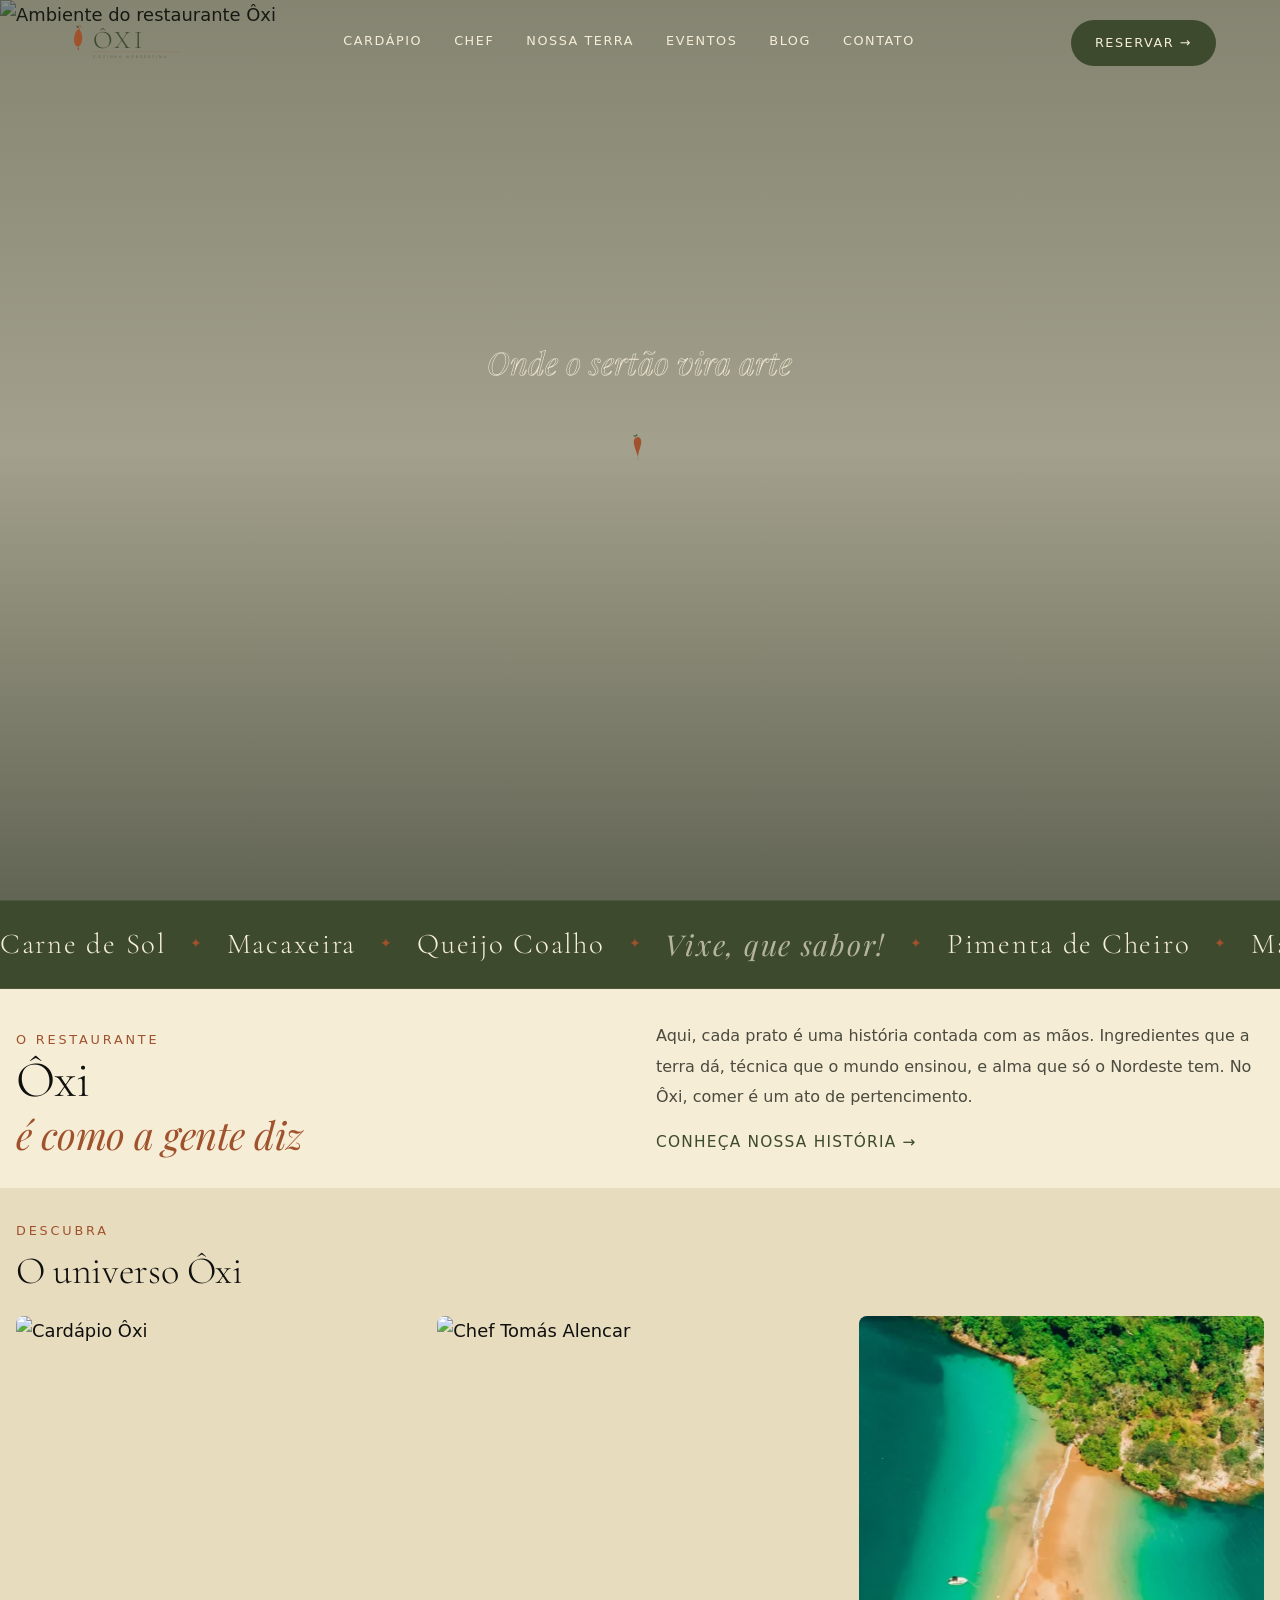
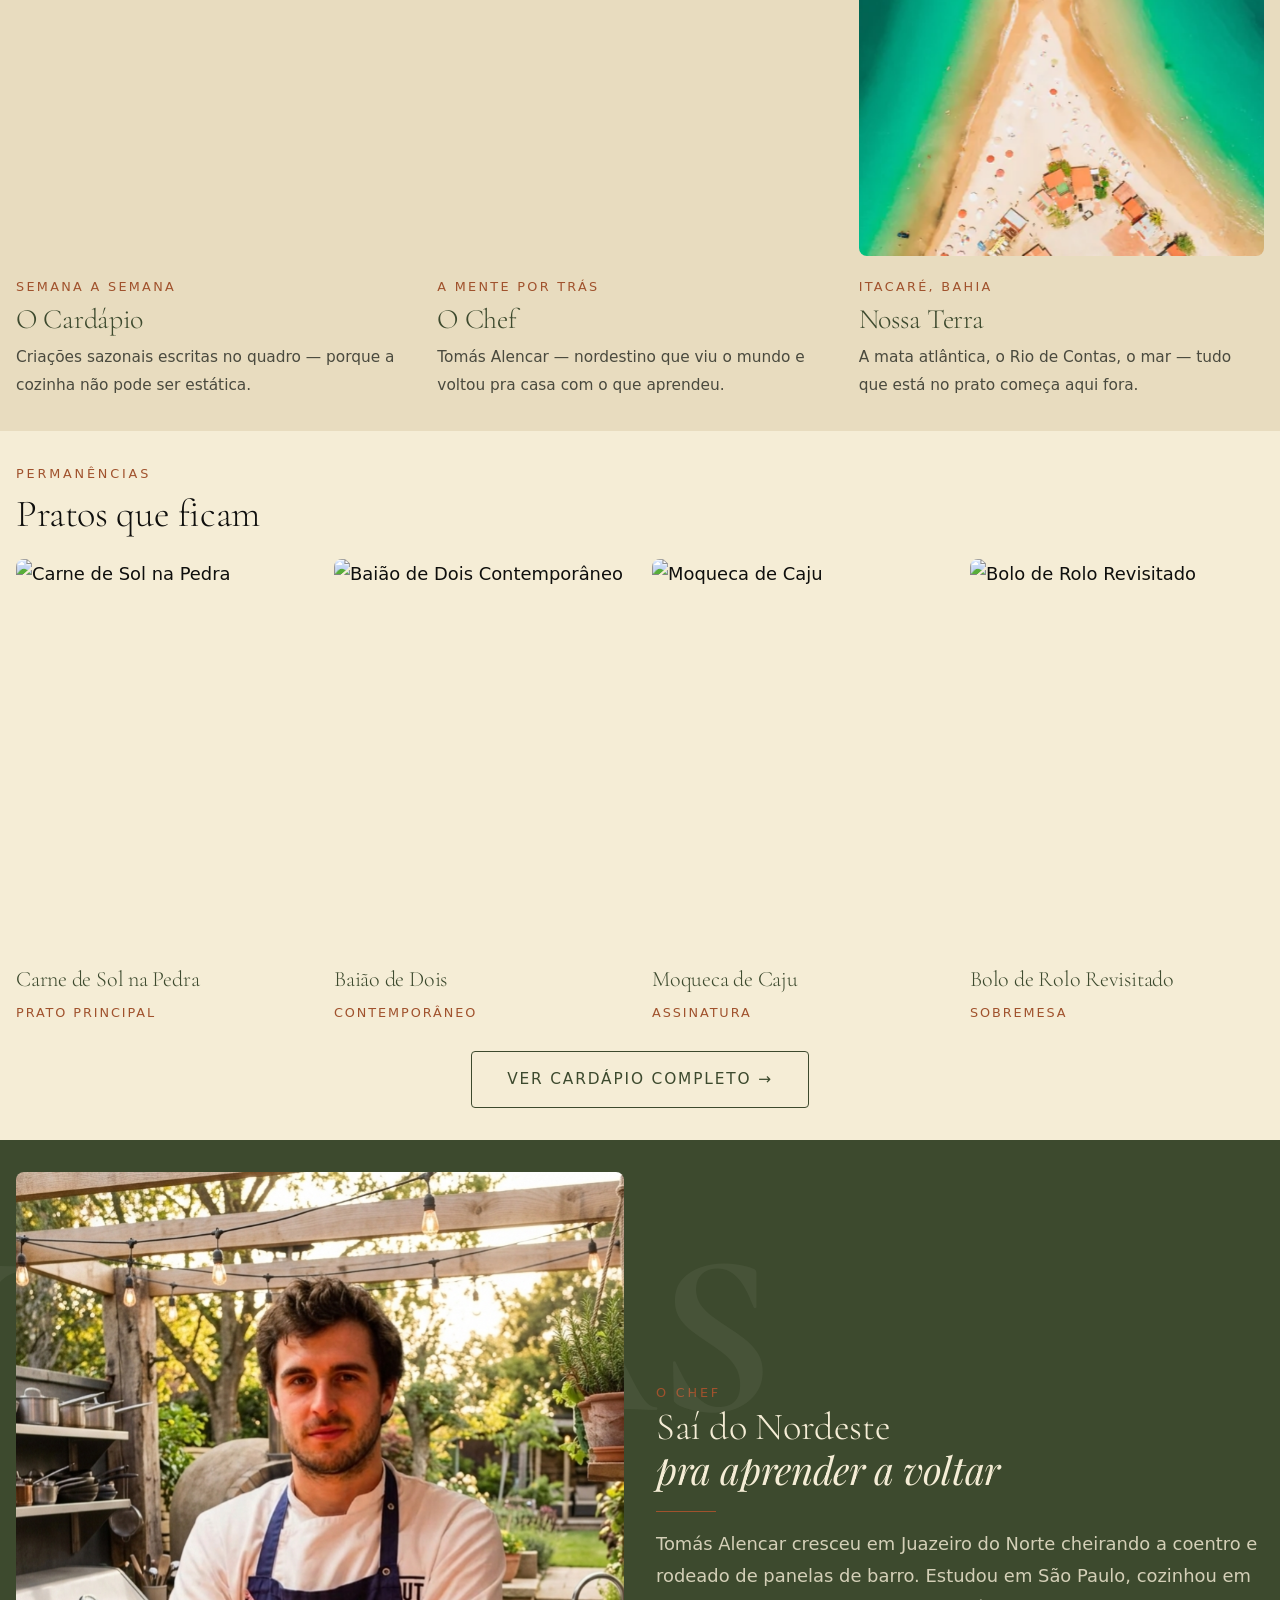
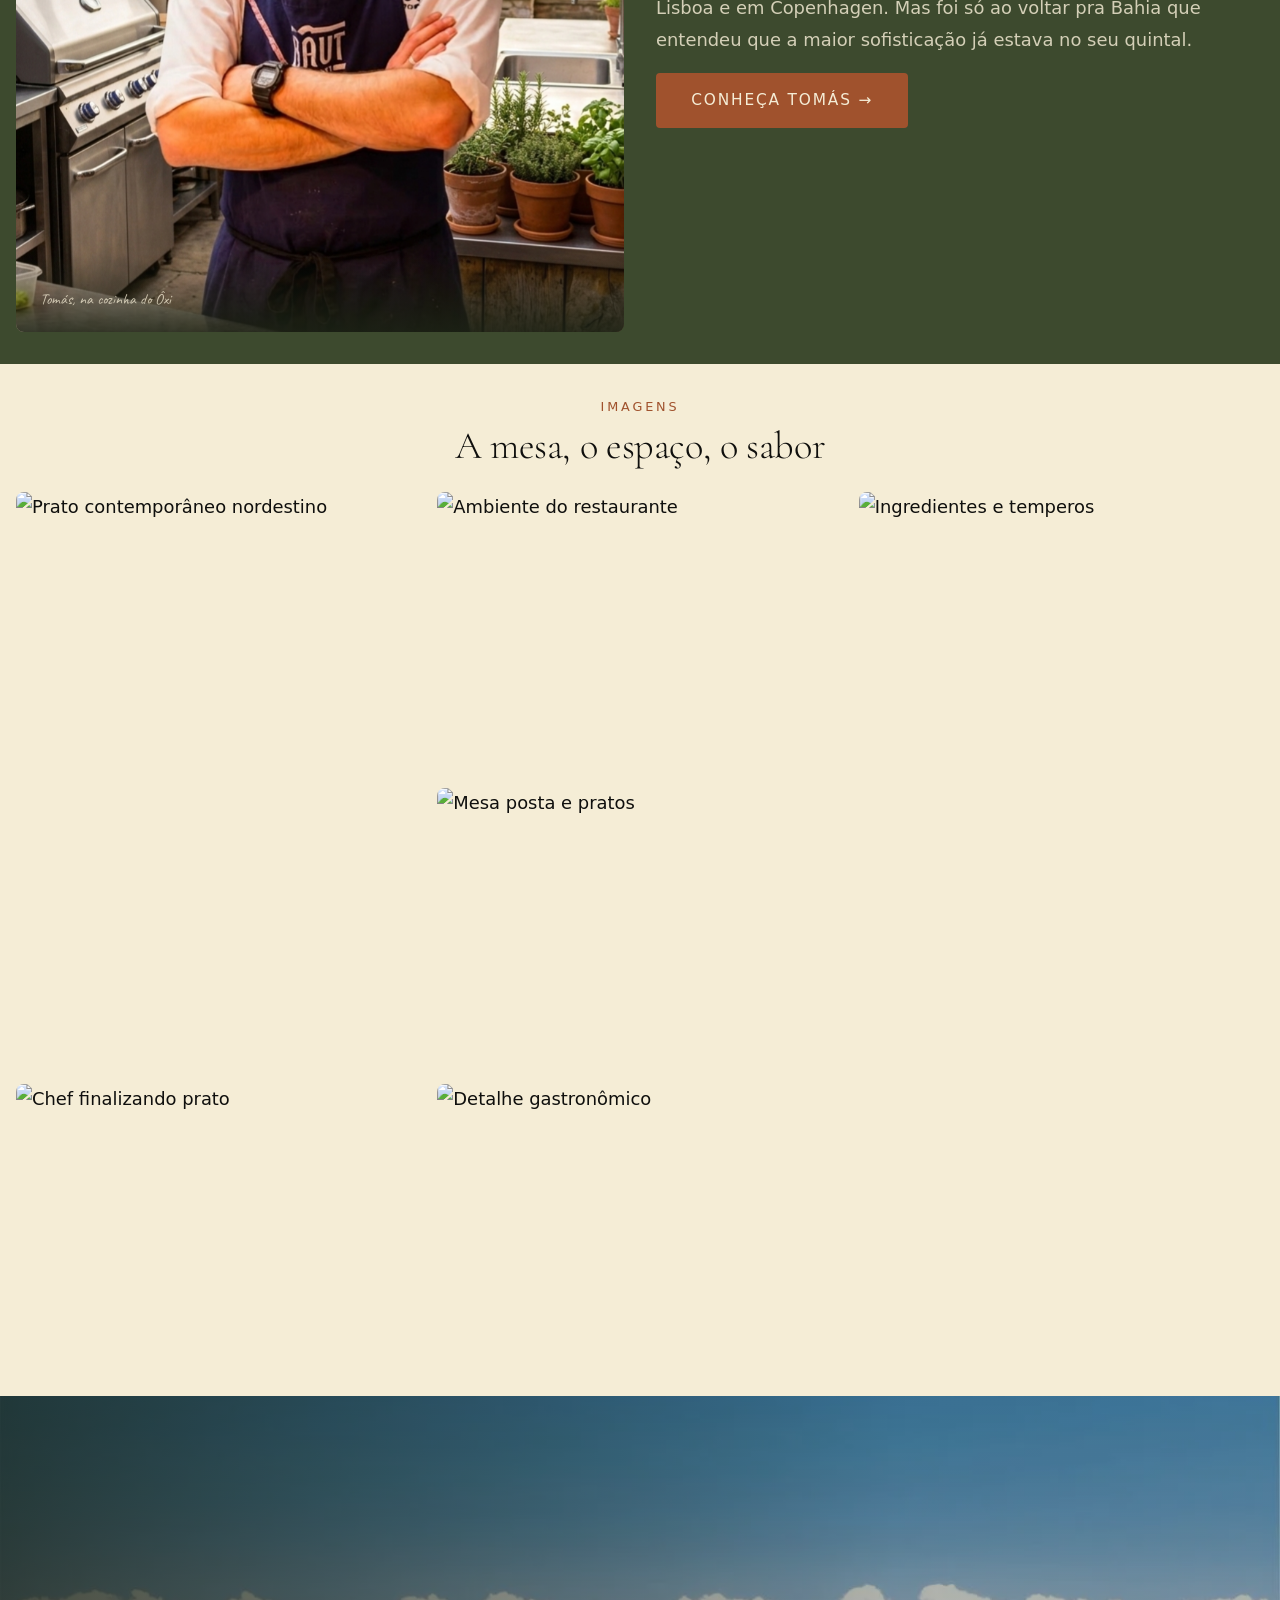
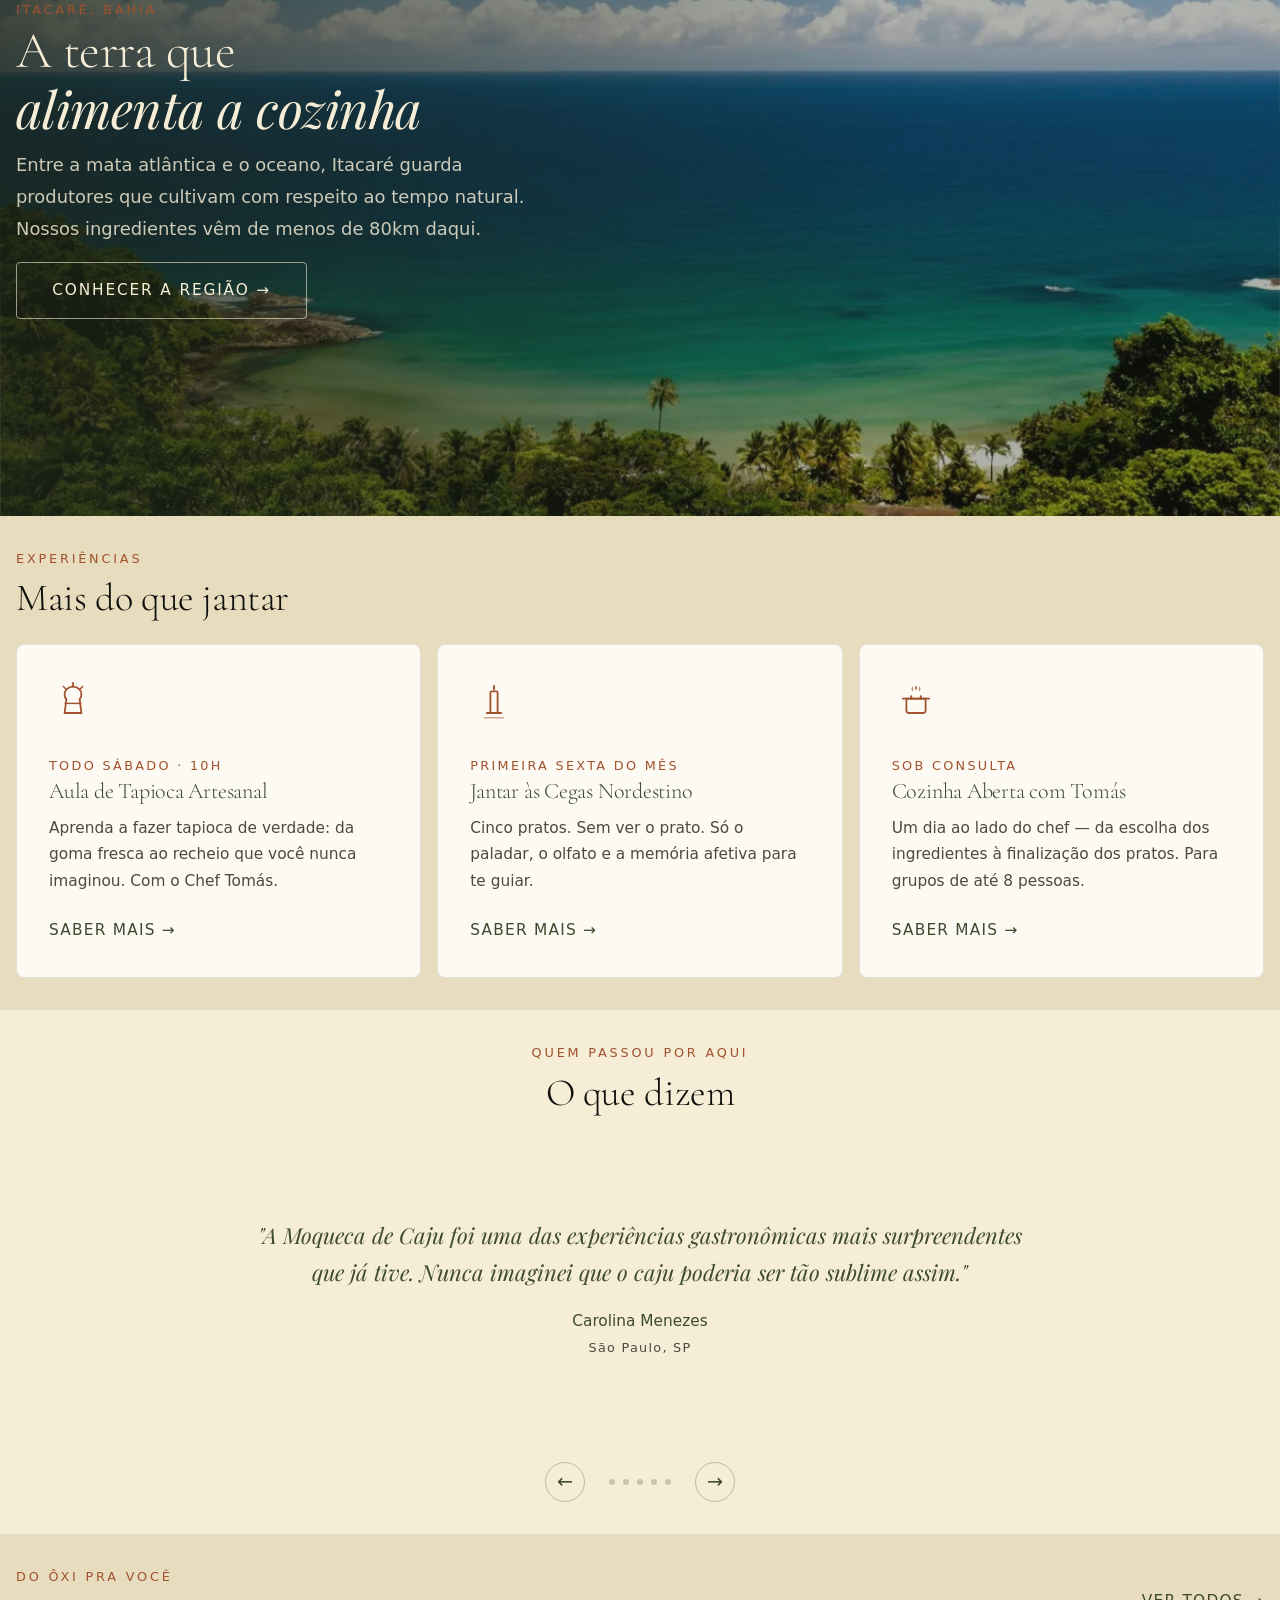
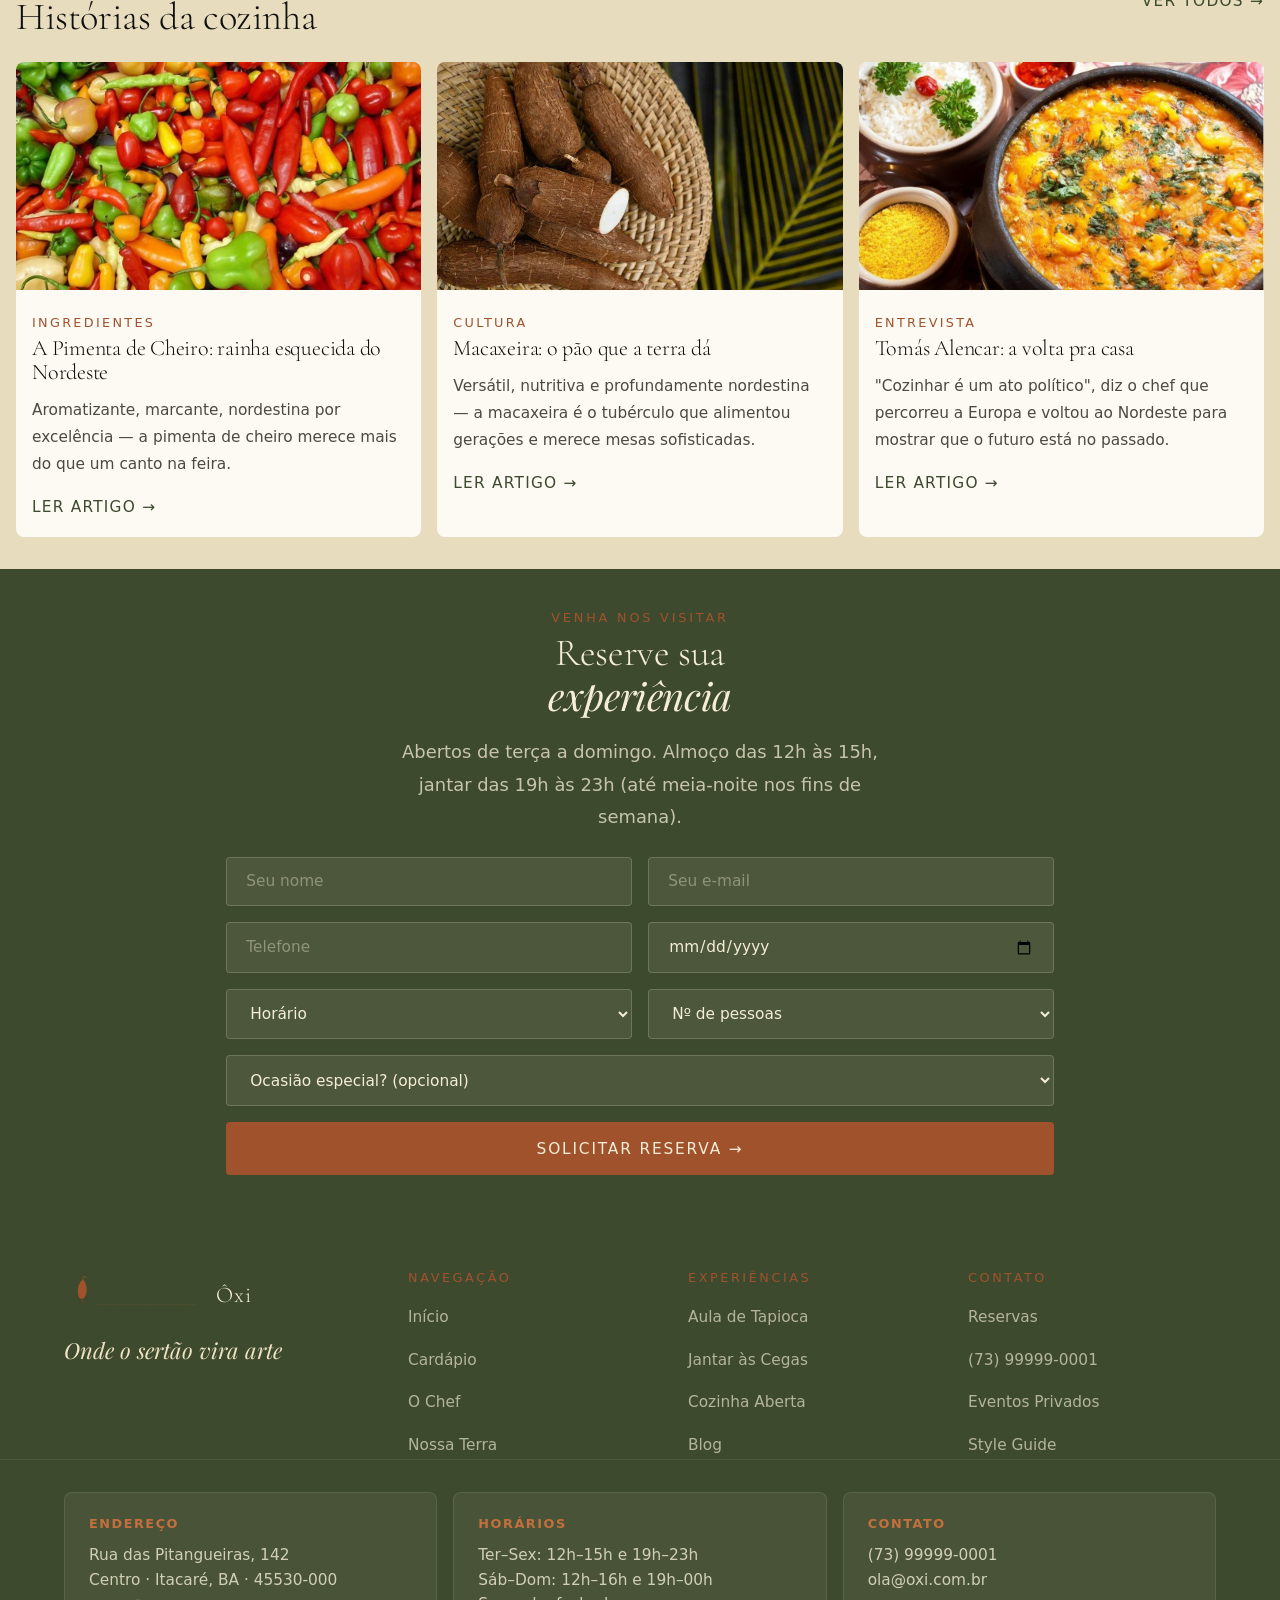
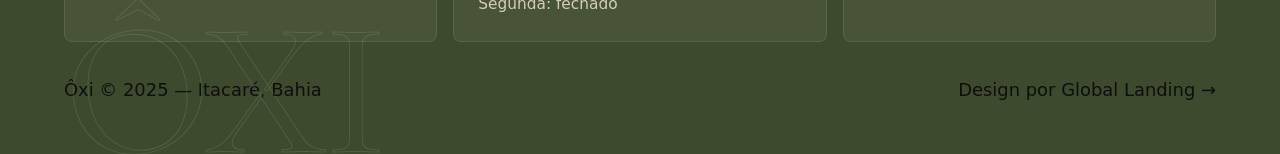
==== commit 3482fbb8: "Update local imagery across homepage and Nossa Terra sections. Replace external image URLs with proj" ====
--- a/index.html
+++ b/index.html
@@ -203,7 +203,7 @@
       </a>
       <a href="nossa-terra.html" class="destaque-card gsap-stagger-item">
         <div class="destaque-card__img image-overlay-wrap">
-          <img src="https://images.unsplash.com/photo-1518391846015-55a9cc003b25?w=800&q=80&auto=format&fit=crop" alt="Itacaré, Bahia"/>
+          <img src="assets/img/itacare-bahia-aerea-descubra.png" alt="Itacaré, Bahia"/>
           <div class="overlay"><span class="overlay__text">Explorar a Terra →</span></div>
         </div>
         <div class="destaque-card__body">
@@ -276,7 +276,7 @@
   <div class="container">
     <div class="chef-preview__grid">
       <div class="chef-preview__img gsap-reveal-img">
-        <img src="https://images.unsplash.com/photo-1600565193348-f74bd3960303?w=800&q=80&auto=format&fit=crop" alt="Chef Tomás Alencar em ação"/>
+        <img src="assets/img/chef/chef-tomas-alencar-itacare-bahia.png" alt="Chef Tomás Alencar em ação"/>
         <div class="chef-preview__img-caption"><span class="font-chalk">Tomás, na cozinha do Ôxi</span></div>
       </div>
       <div class="chef-preview__content gsap-fade-up">
@@ -323,7 +323,7 @@
 <!-- ═══════════ NOSSA TERRA PREVIEW ═══════════ -->
 <section class="nossa-terra-preview" aria-labelledby="terra-title">
   <div class="nossa-terra-preview__bg gsap-parallax">
-    <img src="https://images.unsplash.com/photo-1506905925346-21bda4d32df4?w=1920&q=80&auto=format&fit=crop" alt="Costa de Itacaré, Bahia" class="img-cover"/>
+    <img src="assets/img/itacare-bahia-paisagem-atlantica.webp" alt="Costa de Itacaré, Bahia" class="img-cover"/>
   </div>
   <div class="nossa-terra-preview__overlay"></div>
   <div class="nossa-terra-preview__content container">
@@ -462,7 +462,7 @@
     <div class="blog__grid gsap-stagger">
       <article class="card gsap-stagger-item">
         <div class="image-overlay-wrap" style="aspect-ratio:16/9;overflow:hidden">
-          <img src="https://images.unsplash.com/photo-1563805042-7684c019e1cb?w=700&q=80&auto=format&fit=crop" alt="Pimenta de Cheiro" class="card__image" style="width:100%;height:100%;object-fit:cover"/>
+          <img src="assets/img/blog/pimenta-de-cheiro-nordeste-oxi-restaurante.jpg" alt="Pimenta de Cheiro" class="card__image" style="width:100%;height:100%;object-fit:cover"/>
         </div>
         <div class="card__body">
           <span class="card__tag">Ingredientes</span>
@@ -473,7 +473,7 @@
       </article>
       <article class="card gsap-stagger-item">
         <div class="image-overlay-wrap" style="aspect-ratio:16/9;overflow:hidden">
-          <img src="https://images.unsplash.com/photo-1518977676601-b53f82aba655?w=700&q=80&auto=format&fit=crop" alt="Macaxeira" class="card__image" style="width:100%;height:100%;object-fit:cover"/>
+          <img src="assets/img/blog/macaxeira-cultura-gastronomica-nordestina-oxi.jpg" alt="Macaxeira" class="card__image" style="width:100%;height:100%;object-fit:cover"/>
         </div>
         <div class="card__body">
           <span class="card__tag">Cultura</span>
@@ -484,7 +484,7 @@
       </article>
       <article class="card gsap-stagger-item">
         <div class="image-overlay-wrap" style="aspect-ratio:16/9;overflow:hidden">
-          <img src="https://images.unsplash.com/photo-1601050690597-df0568f70950?w=700&q=80&auto=format&fit=crop" alt="Chef Tomás" class="card__image" style="width:100%;height:100%;object-fit:cover"/>
+          <img src="assets/img/blog/chef-tomas-alencar-volta-pra-casa-oxi.jpg" alt="Chef Tomás" class="card__image" style="width:100%;height:100%;object-fit:cover"/>
         </div>
         <div class="card__body">
           <span class="card__tag">Entrevista</span>
--- a/assets/css/home.css
+++ b/assets/css/home.css
@@ -259,6 +259,7 @@
 .prato-card:hover .prato-card__img img { transform: scale(1.07); }
 
 .prato-card__hover { color: var(--cor-areia); font-size: var(--text-sm); line-height: 1.7; }
+.prato-card__hover p { color: var(--cor-branco); font-weight: 500; }
 
 .prato-card__body h4 {
   font-family: var(--font-display);
